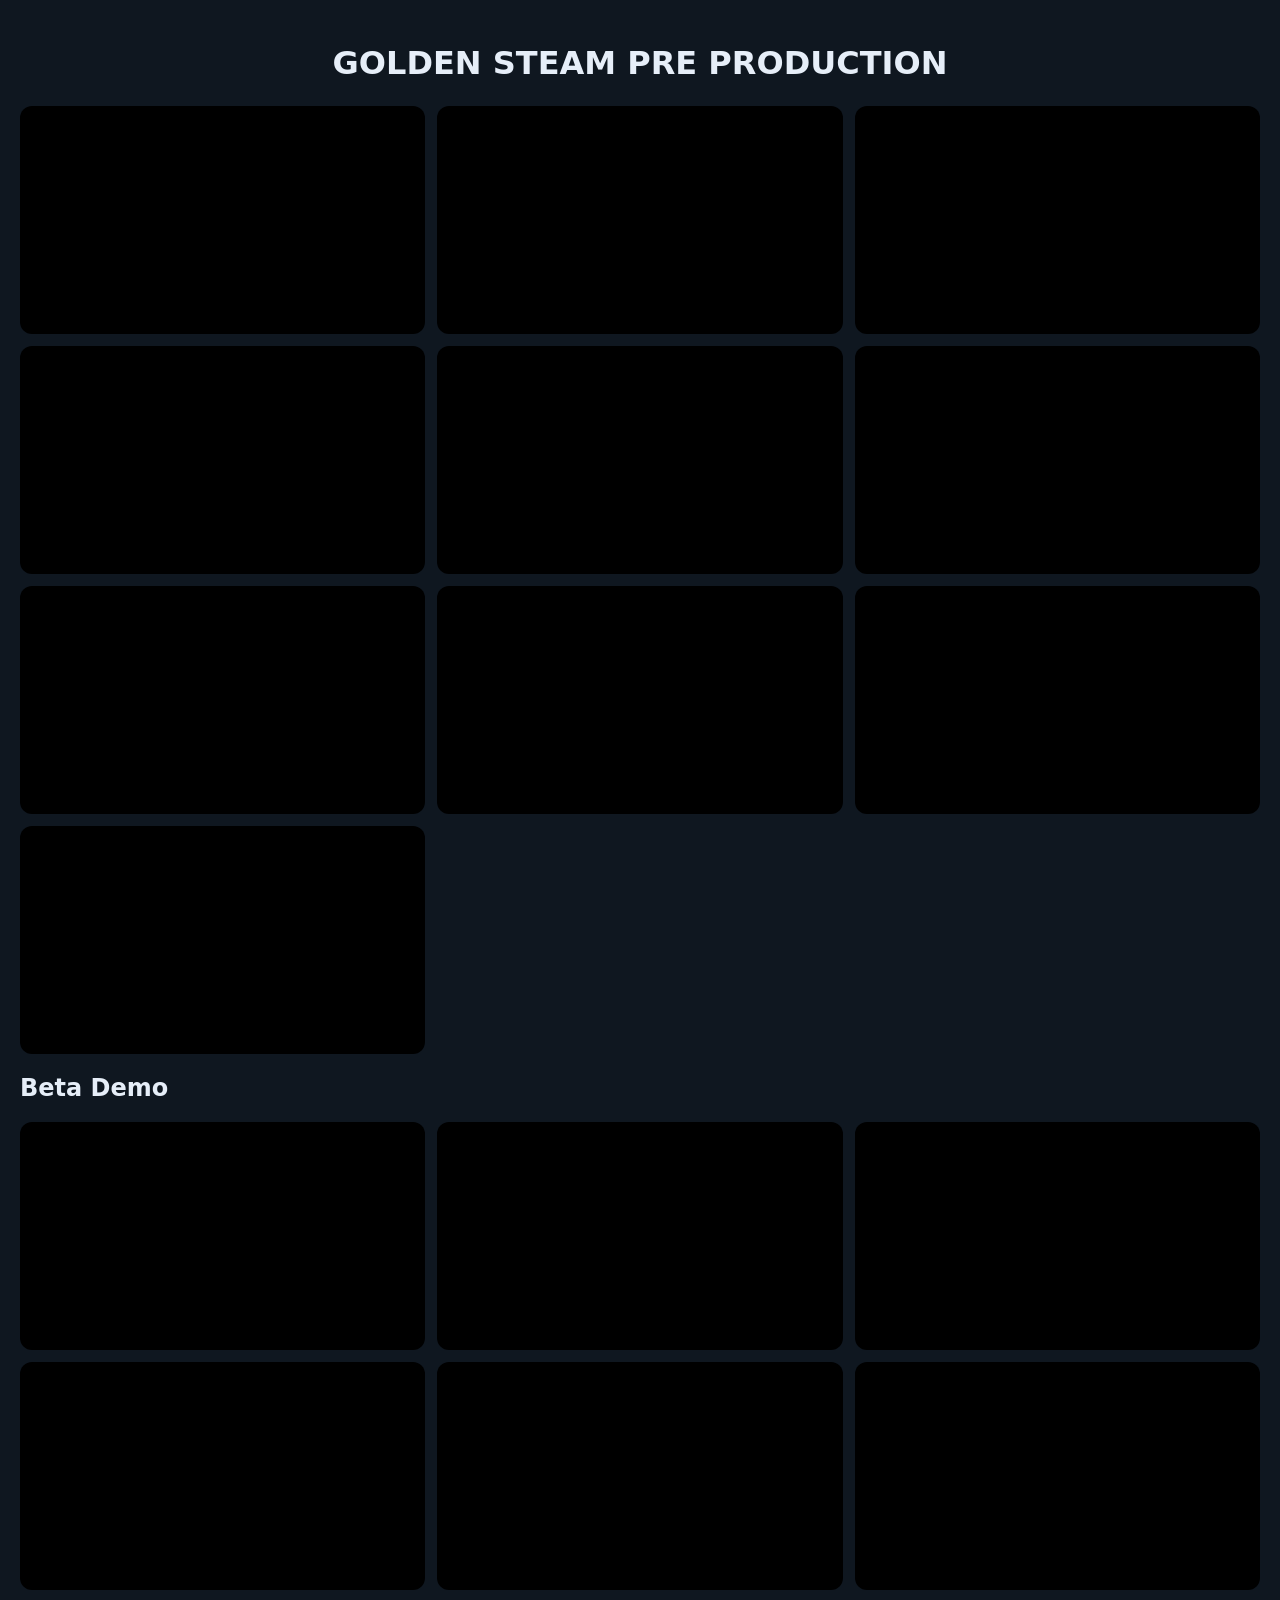
==== index.html @ 0bf28f0b "Add files via upload" ====
<!doctype html>
<html lang="fr">
<head>
  <meta charset="utf-8" />
  <meta name="viewport" content="width=device-width, initial-scale=1" />
  <title>Golden Steam-Alexandre Baranger</title>
  <style>
    body { font-family: system-ui, -apple-system, "Segoe UI", Roboto, Arial; margin: 0; padding: 20px; background: #0f1720; color: #e6eef8; }
    h1 { text-align: center; font-size: 2rem; margin: 24px 0; }
    .section { margin-bottom: 32px; }
    .grid { display: grid; gap: 12px; }
    .grid-3 { grid-template-columns: repeat(3, 1fr); }
    .video { aspect-ratio: 16/9; border-radius: 12px; overflow: hidden; background: #000; }
  </style>
</head>
<body>
  <h1>GOLDEN STEAM PRE PRODUCTION</h1>

  <div class="">
    <h2></h2>
    <div class="grid grid-3">
      <div class="video" id="player0"></div>
      <div class="video" id="player1"></div>
      <div class="video" id="player2"></div>
      <div class="video" id="player3"></div>
      <div class="video" id="player4"></div>
      <div class="video" id="player5"></div>
      <div class="video" id="player6"></div>
      <div class="video" id="player7"></div>
      <div class="video" id="player8"></div>
      <div class="video" id="player9"></div>
    </div>
  </div>

  <div class="section">
    <h2>Beta Demo</h2>
    <div class="grid grid-3">
      <div class="video" id="player10"></div>
      <div class="video" id="player11"></div>
      <div class="video" id="player12"></div>
      <div class="video" id="player13"></div>
      <div class="video" id="player14"></div>
      <div class="video" id="player15"></div>
    </div>
  </div>

  <script src="https://www.youtube.com/iframe_api"></script>
  <script>
    // Liste des vidéos
    const videoIds = [
      'a8ra54BaHAk',
      'pxMzZpX0zEI',     
      'JoA9mKnBx5I',
      'eZUKzjkDqd0',
      'YsLpSVQFaiQ',
  
      '43b0H3Jh3Qc',
      'UazFB8pix8Q',
      'DyA2z_ObVWo',
    't8uW4I7cOpg',
      'nDlrbm9AYIQ',

      'eH0plLO3NU8',
      '68c9BfxehOQ',
      'QaZWNXp288o',
      'YqpdU6f9W4s',
      'aw18wuZvx-4'

    ];

    // Vitesse de lecture pour chaque vidéo (modifiable)
    const speeds = [
     1, // vidéo 0
      1, // vidéo 1
     1, // vidéo 2
    1, // vidéo 3
     1, // vidéo 4
   1, // vidéo 5
     1, // vidéo 6
    1, // vidéo 7
     1, // vidéo 8
     2, // vidéo 9
     1, // vidéo 10
     1, // vidéo 11
     1, // vidéo 12
      1, // vidéo 13
     1, // vidéo 14
     1  // vidéo 15
    ];

    let players = [];

    function onYouTubeIframeAPIReady() {
      videoIds.forEach((id, i) => {
        players[i] = new YT.Player(`player${i}`, {
          videoId: id,
          playerVars: { autoplay: 1, controls: 0, rel: 0, modestbranding: 1, playsinline: 1 },
          events: {
            'onReady': (event) => {
              event.target.mute(); // éviter blocage autoplay
              event.target.setPlaybackRate(speeds[i] || 1);
              event.target.playVideo();
            },
            'onStateChange': (event) => {
              if (event.data === YT.PlayerState.ENDED) {
                event.target.seekTo(0);
                event.target.playVideo();
              }
            }
          }
        });
      });
    }
  </script>
</body>
</html>
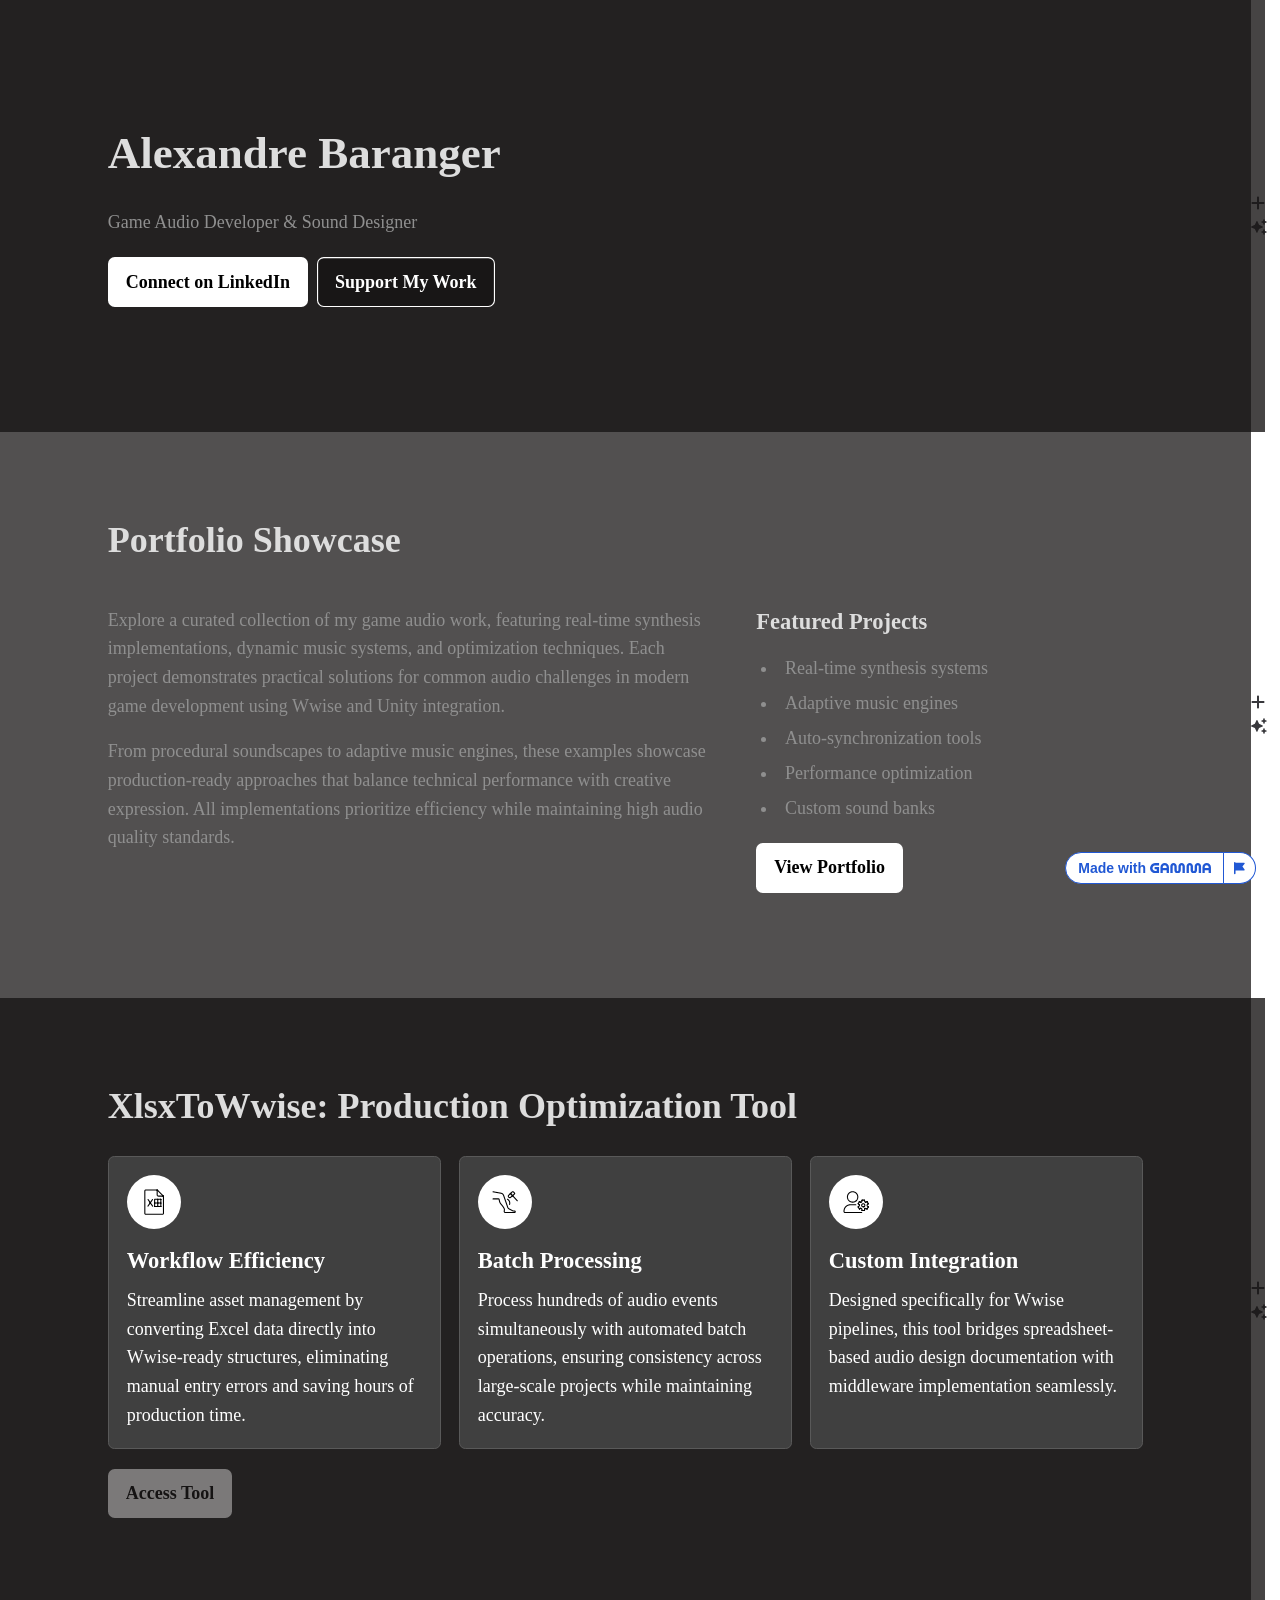
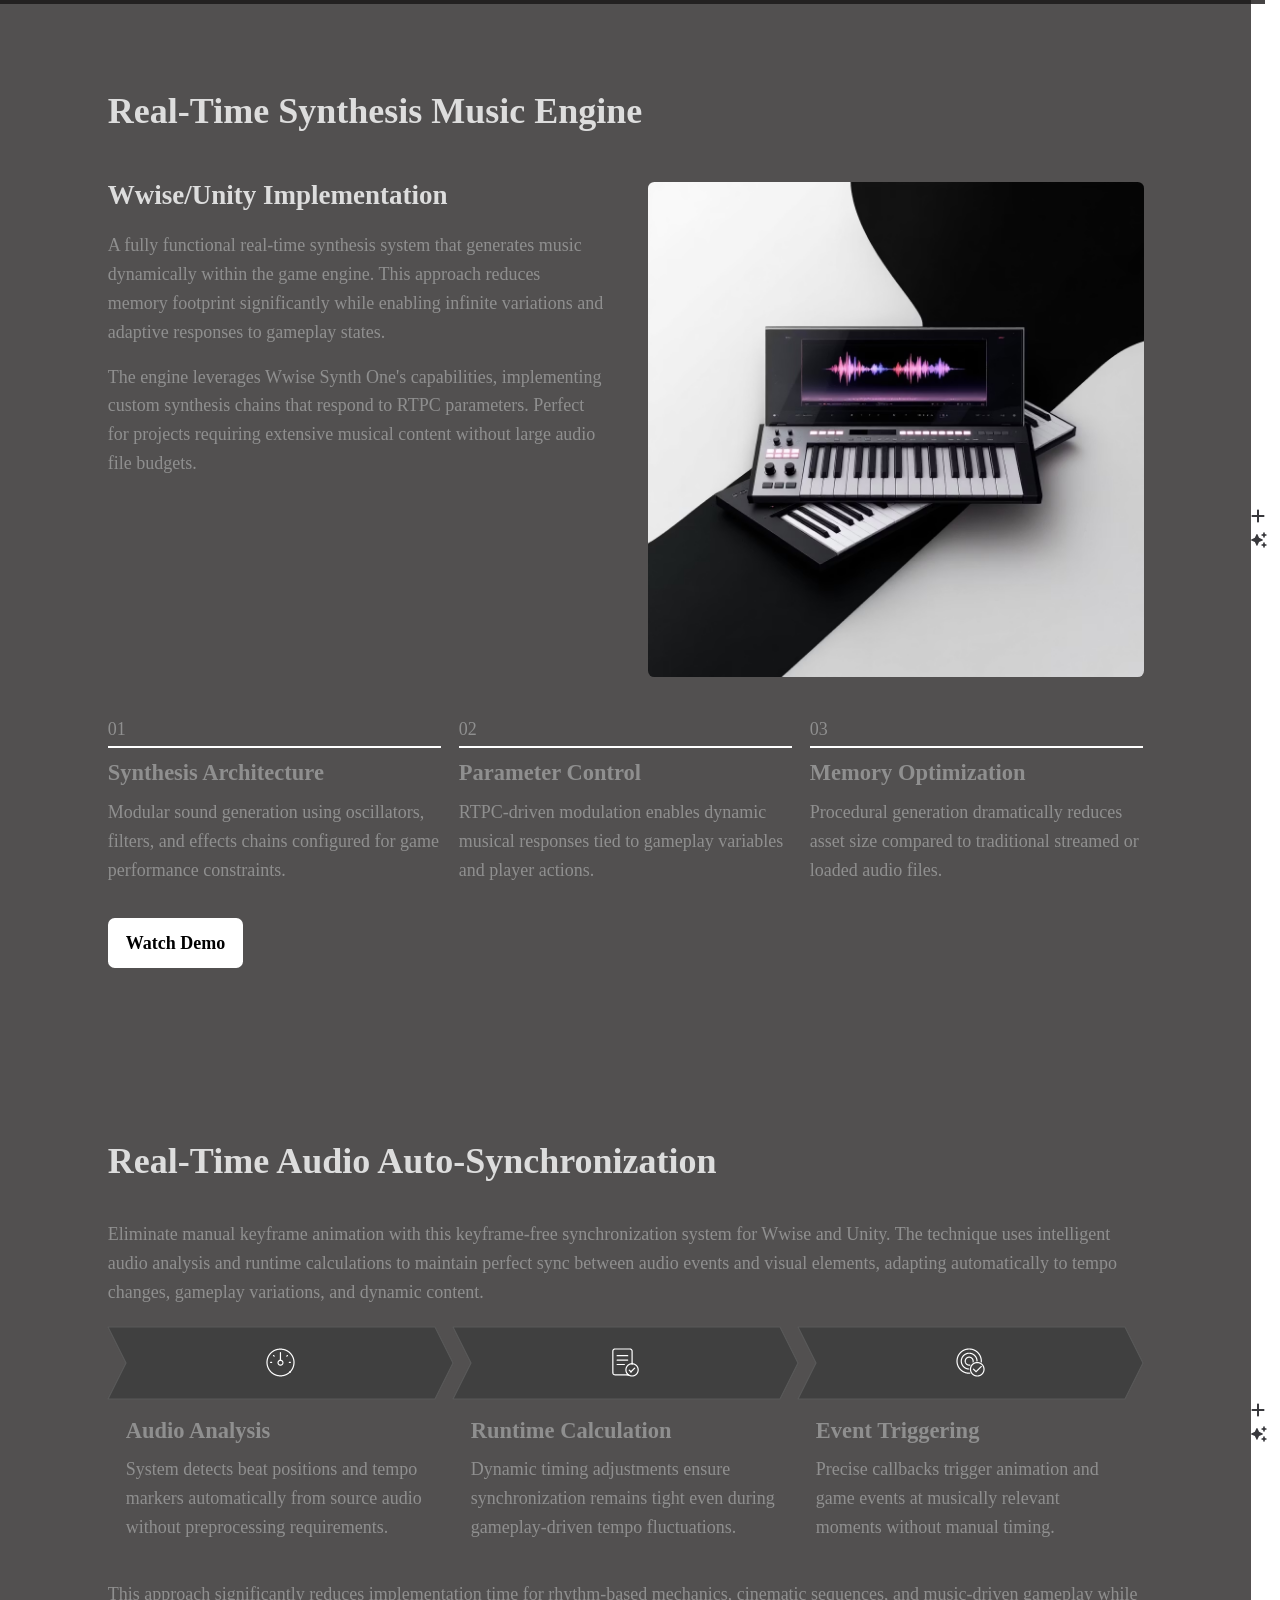
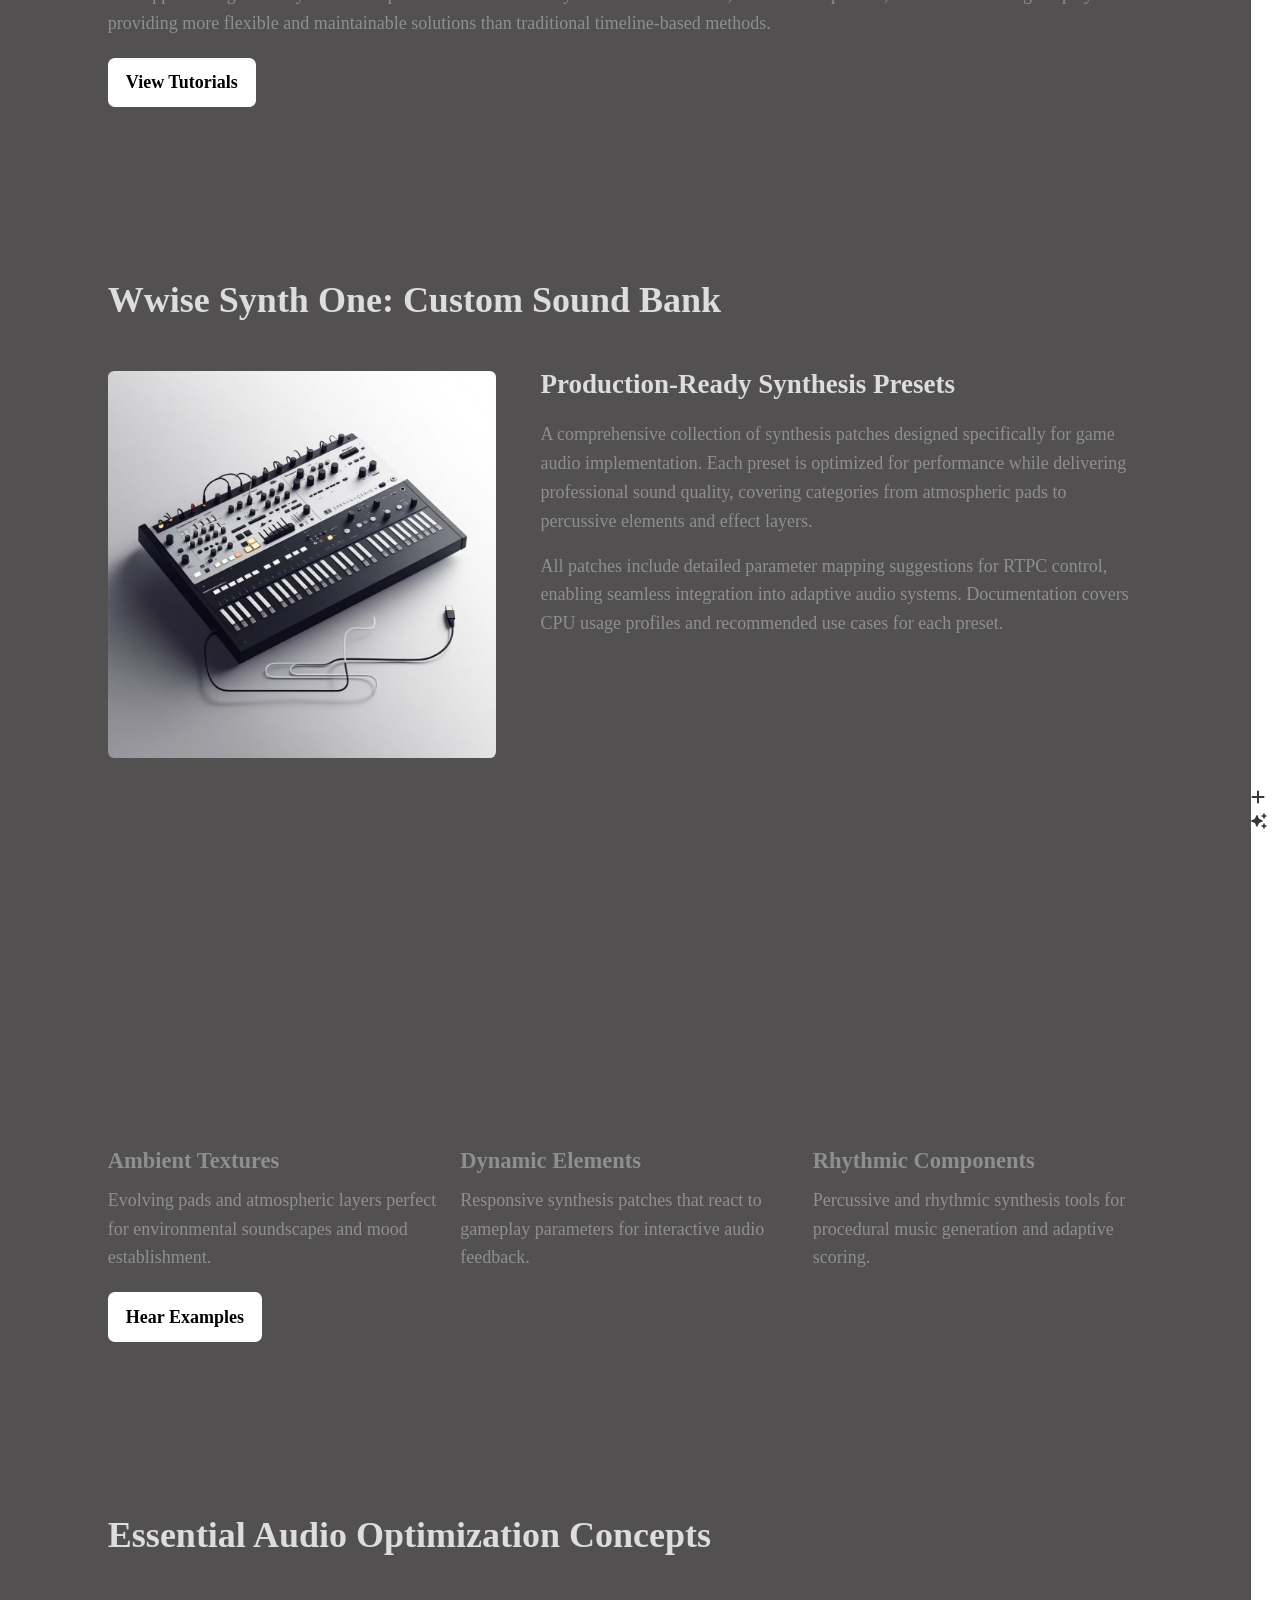
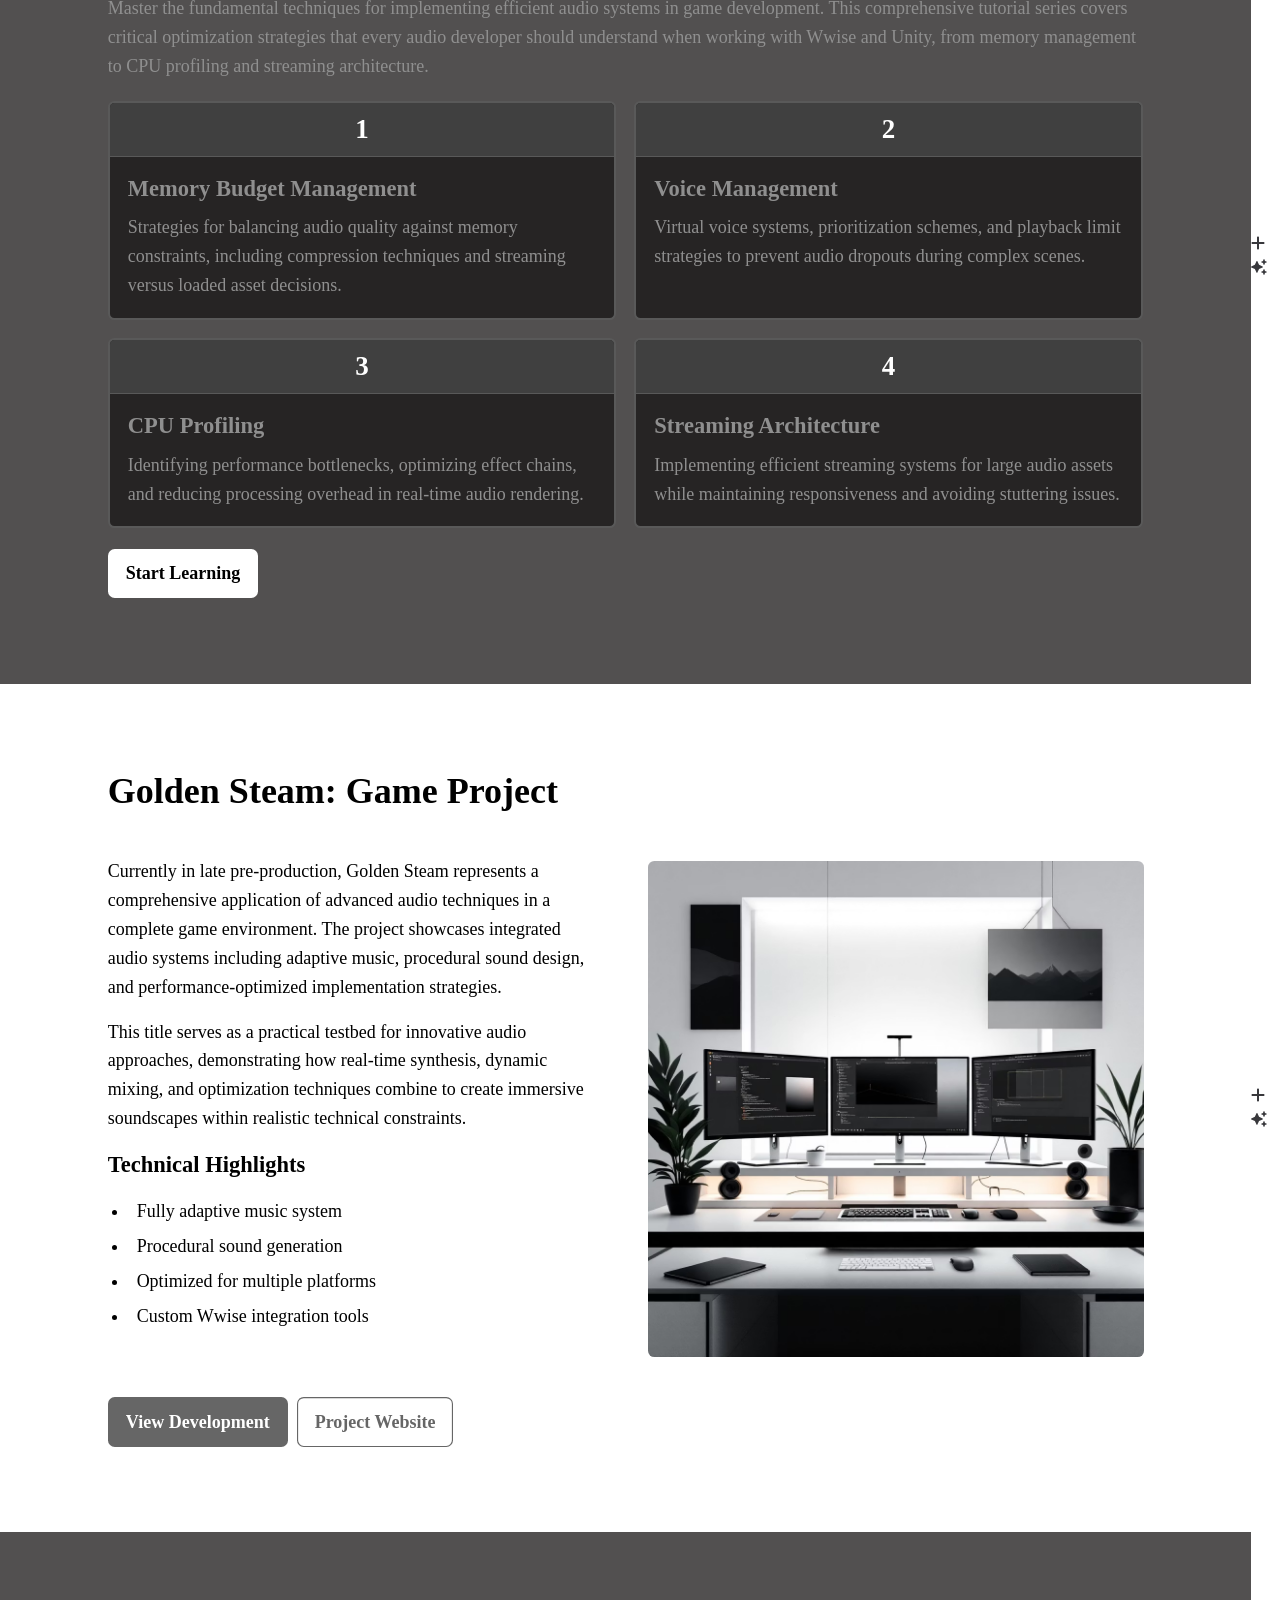
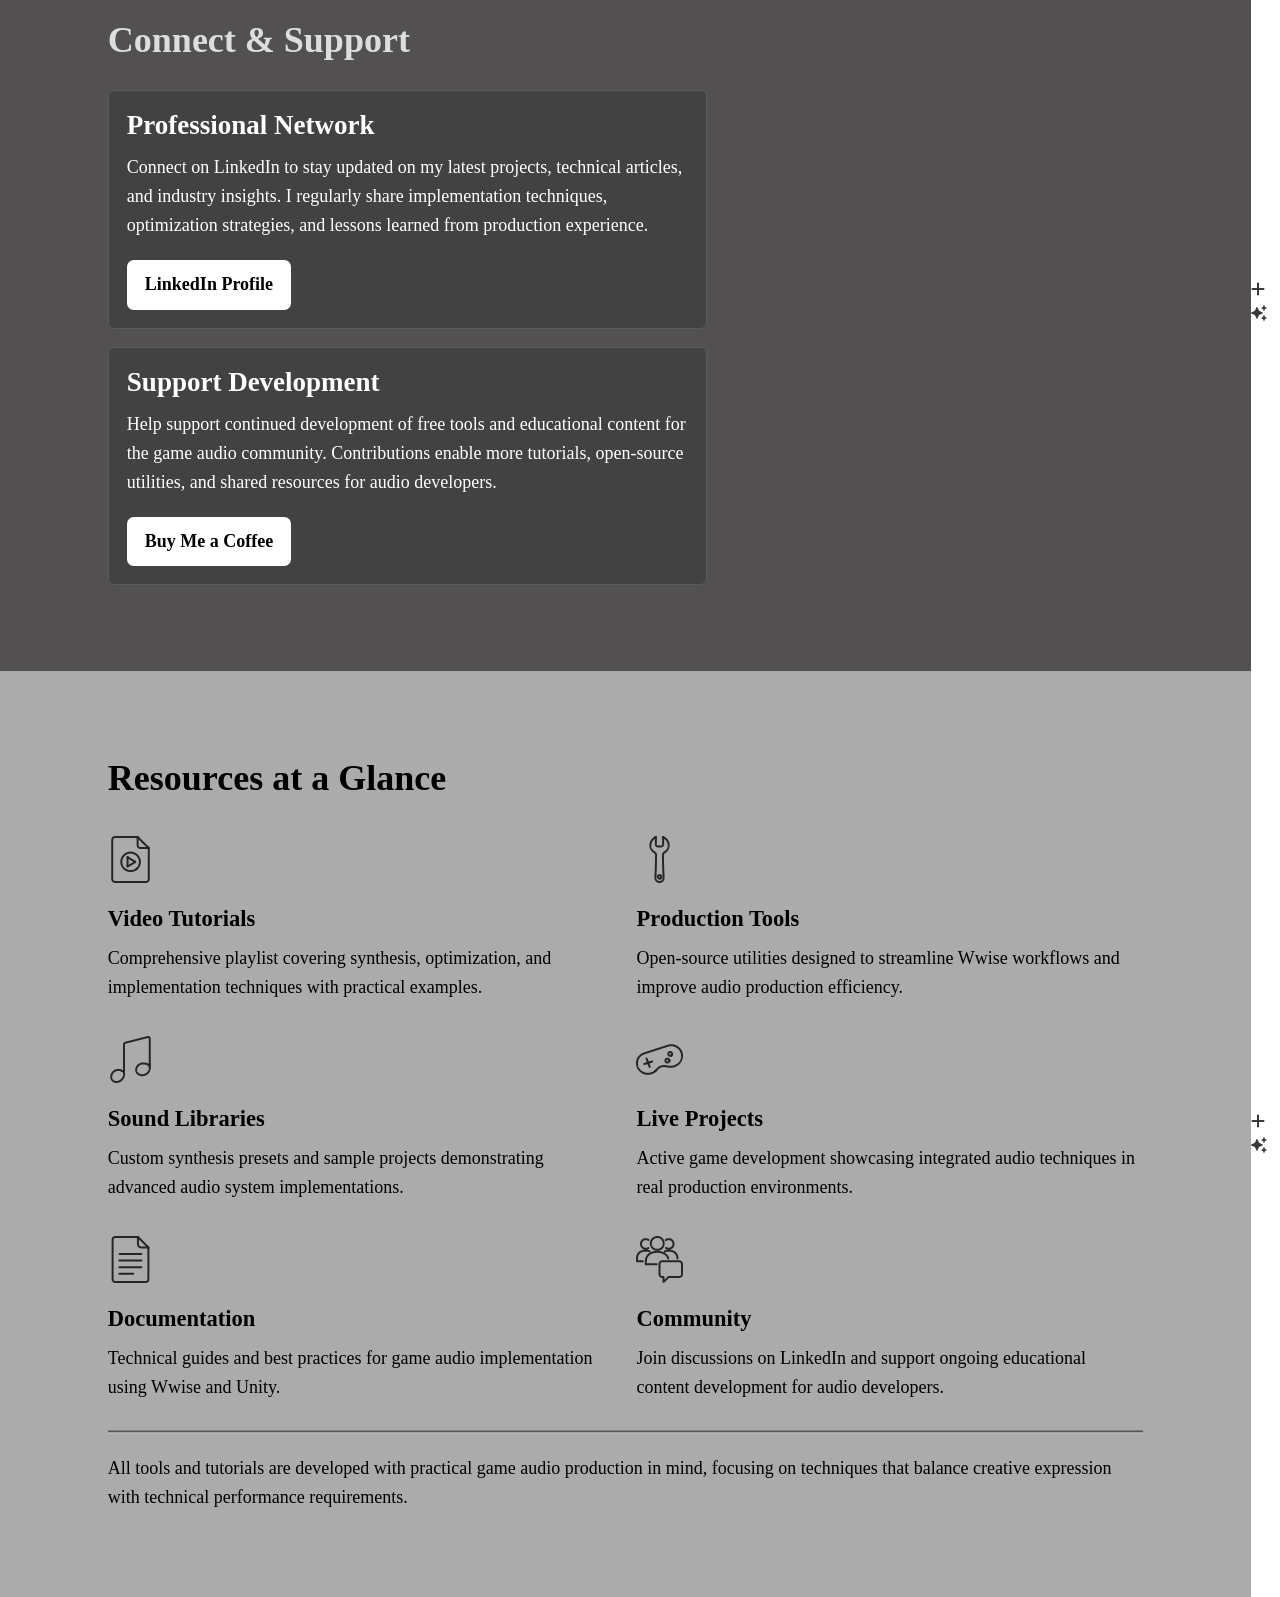
==== commit a2feecfc: "Add files via upload" ====
--- a/index.html
+++ b/index.html
@@ -1,116 +1,20 @@
-<!doctype html>
-<html lang="fr">
-<head>
-  <meta charset="utf-8" />
-  <meta name="viewport" content="width=device-width, initial-scale=1" />
-  <title>Golden Steam-Alexandre Baranger</title>
-  <style>
-    body { font-family: system-ui, -apple-system, "Segoe UI", Roboto, Arial; margin: 0; padding: 20px; background: #0f1720; color: #e6eef8; }
-    h1 { text-align: center; font-size: 2rem; margin: 24px 0; }
-    .section { margin-bottom: 32px; }
-    .grid { display: grid; gap: 12px; }
-    .grid-3 { grid-template-columns: repeat(3, 1fr); }
-    .video { aspect-ratio: 16/9; border-radius: 12px; overflow: hidden; background: #000; }
-  </style>
-</head>
-<body>
-  <h1>GOLDEN STEAM PRE PRODUCTION</h1>
-
-  <div class="">
-    <h2></h2>
-    <div class="grid grid-3">
-      <div class="video" id="player0"></div>
-      <div class="video" id="player1"></div>
-      <div class="video" id="player2"></div>
-      <div class="video" id="player3"></div>
-      <div class="video" id="player4"></div>
-      <div class="video" id="player5"></div>
-      <div class="video" id="player6"></div>
-      <div class="video" id="player7"></div>
-      <div class="video" id="player8"></div>
-      <div class="video" id="player9"></div>
-    </div>
-  </div>
-
-  <div class="section">
-    <h2>Beta Demo</h2>
-    <div class="grid grid-3">
-      <div class="video" id="player10"></div>
-      <div class="video" id="player11"></div>
-      <div class="video" id="player12"></div>
-      <div class="video" id="player13"></div>
-      <div class="video" id="player14"></div>
-      <div class="video" id="player15"></div>
-    </div>
-  </div>
-
-  <script src="https://www.youtube.com/iframe_api"></script>
-  <script>
-    // Liste des vidéos
-    const videoIds = [
-      'a8ra54BaHAk',
-      'pxMzZpX0zEI',     
-      'JoA9mKnBx5I',
-      'eZUKzjkDqd0',
-      'YsLpSVQFaiQ',
-  
-      '43b0H3Jh3Qc',
-      'UazFB8pix8Q',
-      'DyA2z_ObVWo',
-    't8uW4I7cOpg',
-      'nDlrbm9AYIQ',
-
-      'eH0plLO3NU8',
-      '68c9BfxehOQ',
-      'QaZWNXp288o',
-      'YqpdU6f9W4s',
-      'aw18wuZvx-4'
-
-    ];
-
-    // Vitesse de lecture pour chaque vidéo (modifiable)
-    const speeds = [
-     1, // vidéo 0
-      1, // vidéo 1
-     1, // vidéo 2
-    1, // vidéo 3
-     1, // vidéo 4
-   1, // vidéo 5
-     1, // vidéo 6
-    1, // vidéo 7
-     1, // vidéo 8
-     2, // vidéo 9
-     1, // vidéo 10
-     1, // vidéo 11
-     1, // vidéo 12
-      1, // vidéo 13
-     1, // vidéo 14
-     1  // vidéo 15
-    ];
-
-    let players = [];
-
-    function onYouTubeIframeAPIReady() {
-      videoIds.forEach((id, i) => {
-        players[i] = new YT.Player(`player${i}`, {
-          videoId: id,
-          playerVars: { autoplay: 1, controls: 0, rel: 0, modestbranding: 1, playsinline: 1 },
-          events: {
-            'onReady': (event) => {
-              event.target.mute(); // éviter blocage autoplay
-              event.target.setPlaybackRate(speeds[i] || 1);
-              event.target.playVideo();
-            },
-            'onStateChange': (event) => {
-              if (event.data === YT.PlayerState.ENDED) {
-                event.target.seekTo(0);
-                event.target.playVideo();
-              }
-            }
-          }
-        });
-      });
-    }
-  </script>
-</body>
-</html>
+<!doctype html>
+<html lang="fr">
+<head>
+  <meta charset="utf-8">
+  <meta http-equiv="X-UA-Compatible" content="IE=edge">
+  <meta name="viewport" content="width=device-width,initial-scale=1">
+  <meta http-equiv="refresh" content="0; url=Alexandre Baranger.html">
+  <title>Redirection...</title>
+  <script>
+    // Redirection JavaScript (fallback)
+    window.location.replace('Alexandre Baranger.html');
+  </script>
+</head>
+<body>
+  <p style="text-align:center;margin-top:20%;font-family:system-ui;">
+    Redirection en cours...<br>
+    <a href="Alexandre Baranger.html">Cliquez ici si la redirection ne fonctionne pas.</a>
+  </p>
+</body>
+</html>
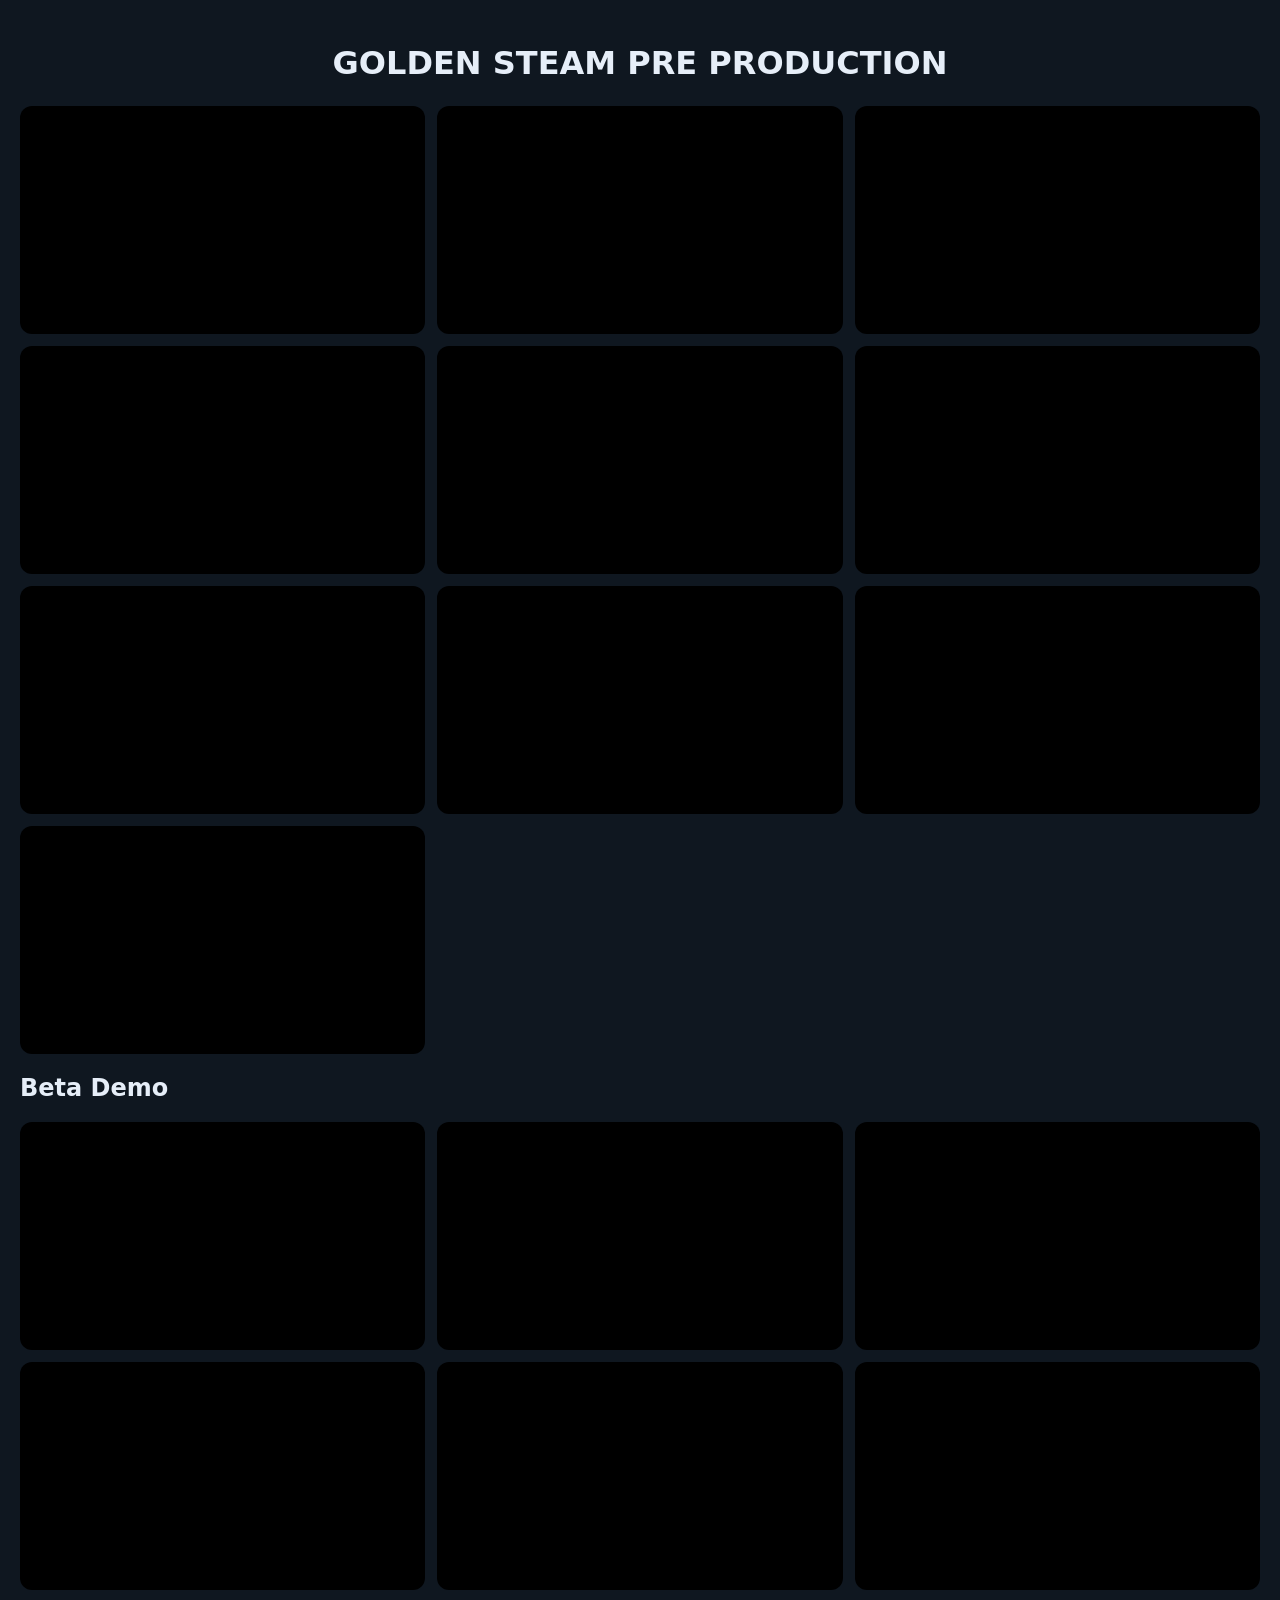
==== commit 292fb0a6: "Add files via upload" ====
--- a/index.html
+++ b/index.html
@@ -1,20 +1,116 @@
-<!doctype html>
-<html lang="fr">
-<head>
-  <meta charset="utf-8">
-  <meta http-equiv="X-UA-Compatible" content="IE=edge">
-  <meta name="viewport" content="width=device-width,initial-scale=1">
-  <meta http-equiv="refresh" content="0; url=Alexandre Baranger.html">
-  <title>Redirection...</title>
-  <script>
-    // Redirection JavaScript (fallback)
-    window.location.replace('Alexandre Baranger.html');
-  </script>
-</head>
-<body>
-  <p style="text-align:center;margin-top:20%;font-family:system-ui;">
-    Redirection en cours...<br>
-    <a href="Alexandre Baranger.html">Cliquez ici si la redirection ne fonctionne pas.</a>
-  </p>
-</body>
-</html>+<!doctype html>
+<html lang="fr">
+<head>
+  <meta charset="utf-8" />
+  <meta name="viewport" content="width=device-width, initial-scale=1" />
+  <title>Golden Steam-Alexandre Baranger</title>
+  <style>
+    body { font-family: system-ui, -apple-system, "Segoe UI", Roboto, Arial; margin: 0; padding: 20px; background: #0f1720; color: #e6eef8; }
+    h1 { text-align: center; font-size: 2rem; margin: 24px 0; }
+    .section { margin-bottom: 32px; }
+    .grid { display: grid; gap: 12px; }
+    .grid-3 { grid-template-columns: repeat(3, 1fr); }
+    .video { aspect-ratio: 16/9; border-radius: 12px; overflow: hidden; background: #000; }
+  </style>
+</head>
+<body>
+  <h1>GOLDEN STEAM PRE PRODUCTION</h1>
+
+  <div class="">
+    <h2></h2>
+    <div class="grid grid-3">
+      <div class="video" id="player0"></div>
+      <div class="video" id="player1"></div>
+      <div class="video" id="player2"></div>
+      <div class="video" id="player3"></div>
+      <div class="video" id="player4"></div>
+      <div class="video" id="player5"></div>
+      <div class="video" id="player6"></div>
+      <div class="video" id="player7"></div>
+      <div class="video" id="player8"></div>
+      <div class="video" id="player9"></div>
+    </div>
+  </div>
+
+  <div class="section">
+    <h2>Beta Demo</h2>
+    <div class="grid grid-3">
+      <div class="video" id="player10"></div>
+      <div class="video" id="player11"></div>
+      <div class="video" id="player12"></div>
+      <div class="video" id="player13"></div>
+      <div class="video" id="player14"></div>
+      <div class="video" id="player15"></div>
+    </div>
+  </div>
+
+  <script src="https://www.youtube.com/iframe_api"></script>
+  <script>
+    // Liste des vidéos
+    const videoIds = [
+      'a8ra54BaHAk',
+      'pxMzZpX0zEI',     
+      'JoA9mKnBx5I',
+      'eZUKzjkDqd0',
+      'YsLpSVQFaiQ',
+  
+      '43b0H3Jh3Qc',
+      'UazFB8pix8Q',
+      'DyA2z_ObVWo',
+    't8uW4I7cOpg',
+      'nDlrbm9AYIQ',
+
+      'eH0plLO3NU8',
+      '68c9BfxehOQ',
+      'QaZWNXp288o',
+      'YqpdU6f9W4s',
+      'aw18wuZvx-4'
+
+    ];
+
+    // Vitesse de lecture pour chaque vidéo (modifiable)
+    const speeds = [
+     1, // vidéo 0
+      1, // vidéo 1
+     1, // vidéo 2
+    1, // vidéo 3
+     1, // vidéo 4
+   1, // vidéo 5
+     1, // vidéo 6
+    1, // vidéo 7
+     1, // vidéo 8
+     1.75, // vidéo 9
+     1, // vidéo 10
+     1, // vidéo 11
+     1, // vidéo 12
+      1, // vidéo 13
+     1, // vidéo 14
+     1  // vidéo 15
+    ];
+
+    let players = [];
+
+    function onYouTubeIframeAPIReady() {
+      videoIds.forEach((id, i) => {
+        players[i] = new YT.Player(`player${i}`, {
+          videoId: id,
+          playerVars: { autoplay: 1, controls: 0, rel: 0, modestbranding: 1, playsinline: 1 },
+          events: {
+            'onReady': (event) => {
+              event.target.mute(); // éviter blocage autoplay
+              event.target.setPlaybackRate(speeds[i] || 1);
+              event.target.playVideo();
+            },
+            'onStateChange': (event) => {
+              if (event.data === YT.PlayerState.ENDED) {
+                event.target.seekTo(0);
+                event.target.playVideo();
+              }
+            }
+          }
+        });
+      });
+    }
+  </script>
+</body>
+</html>
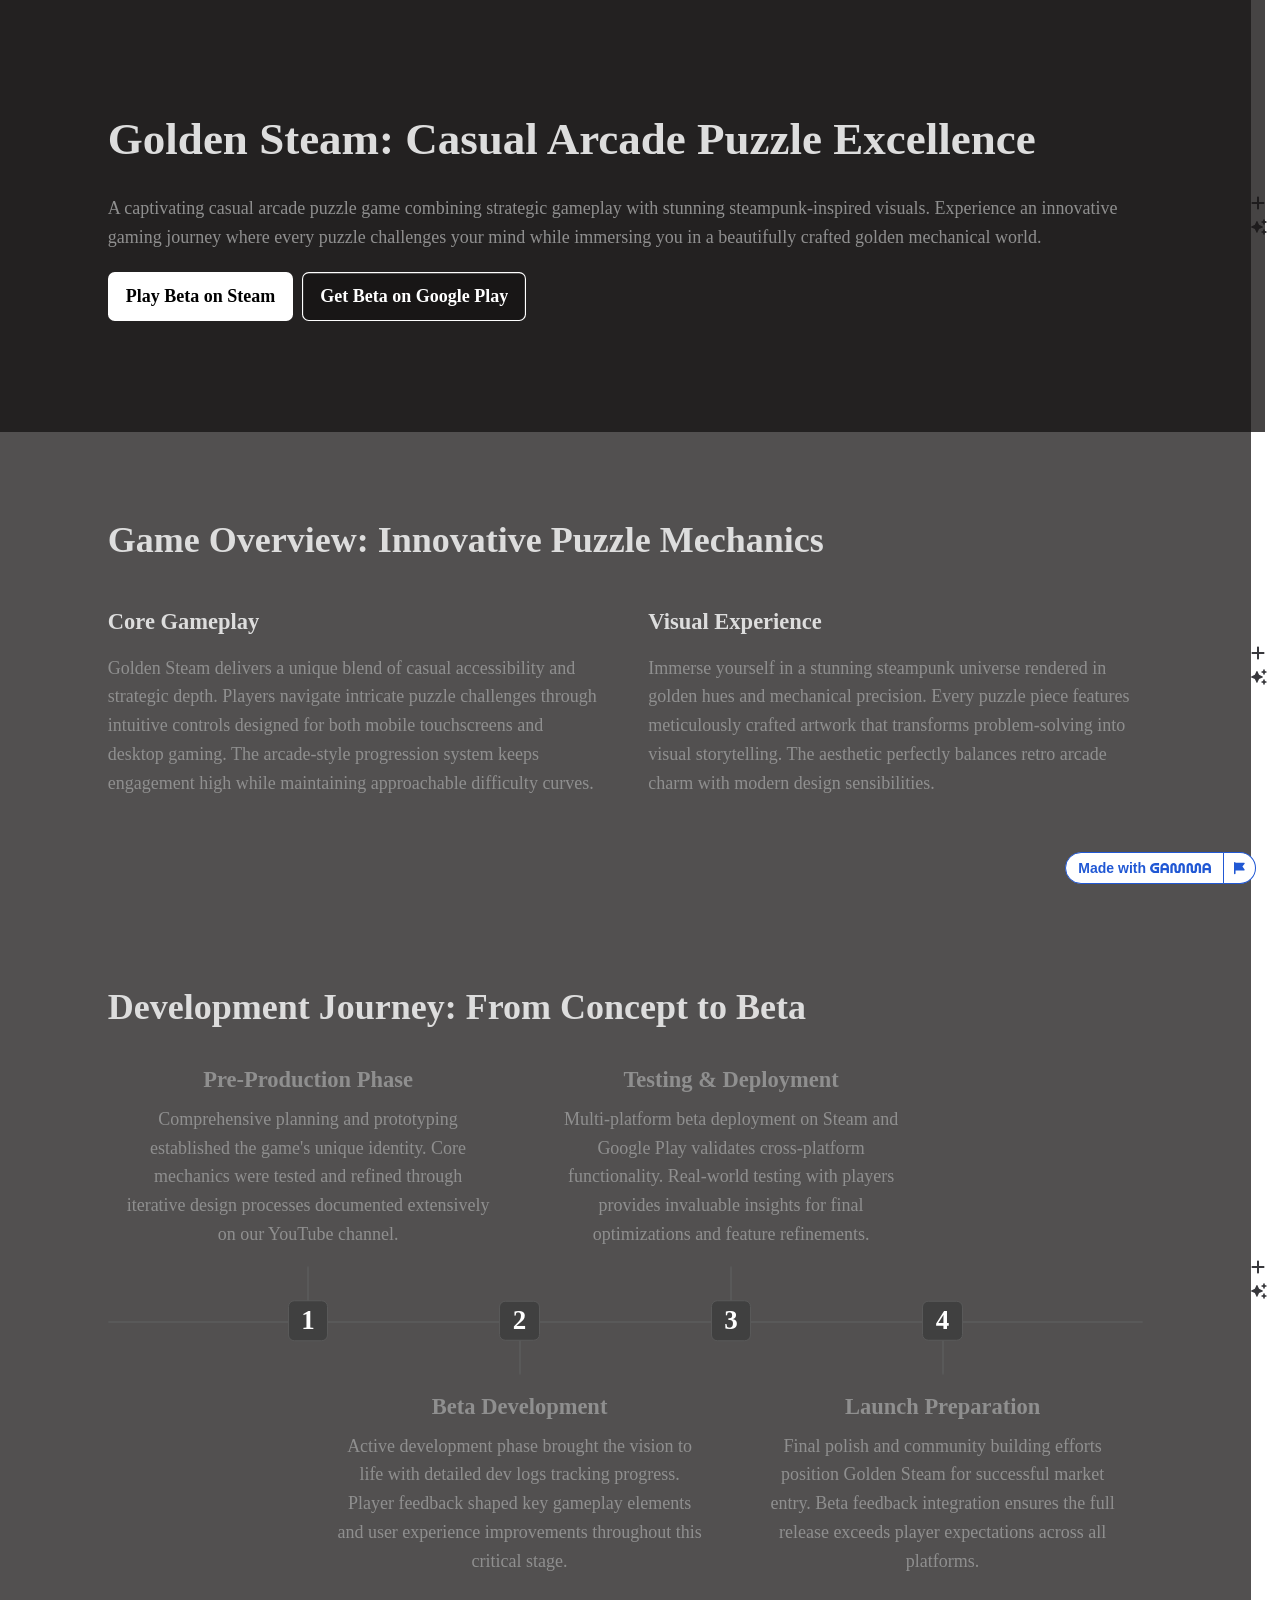
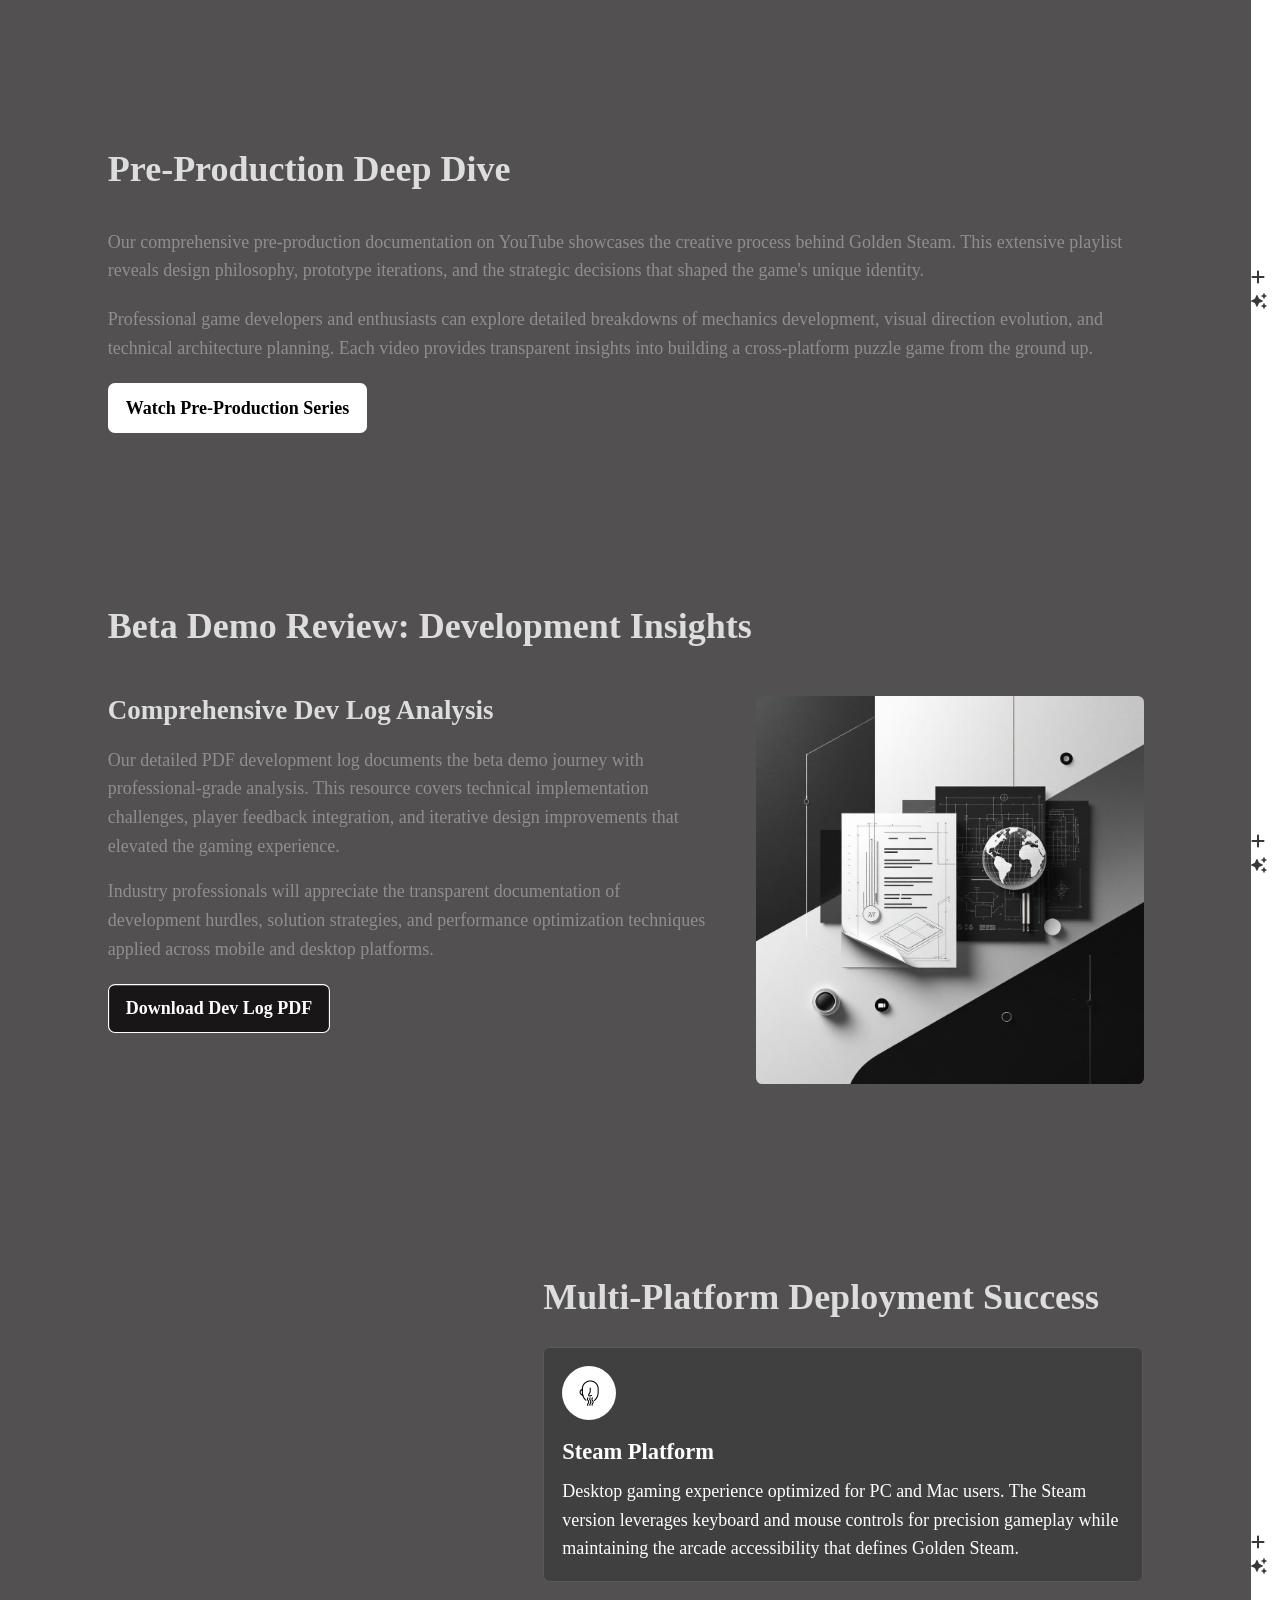
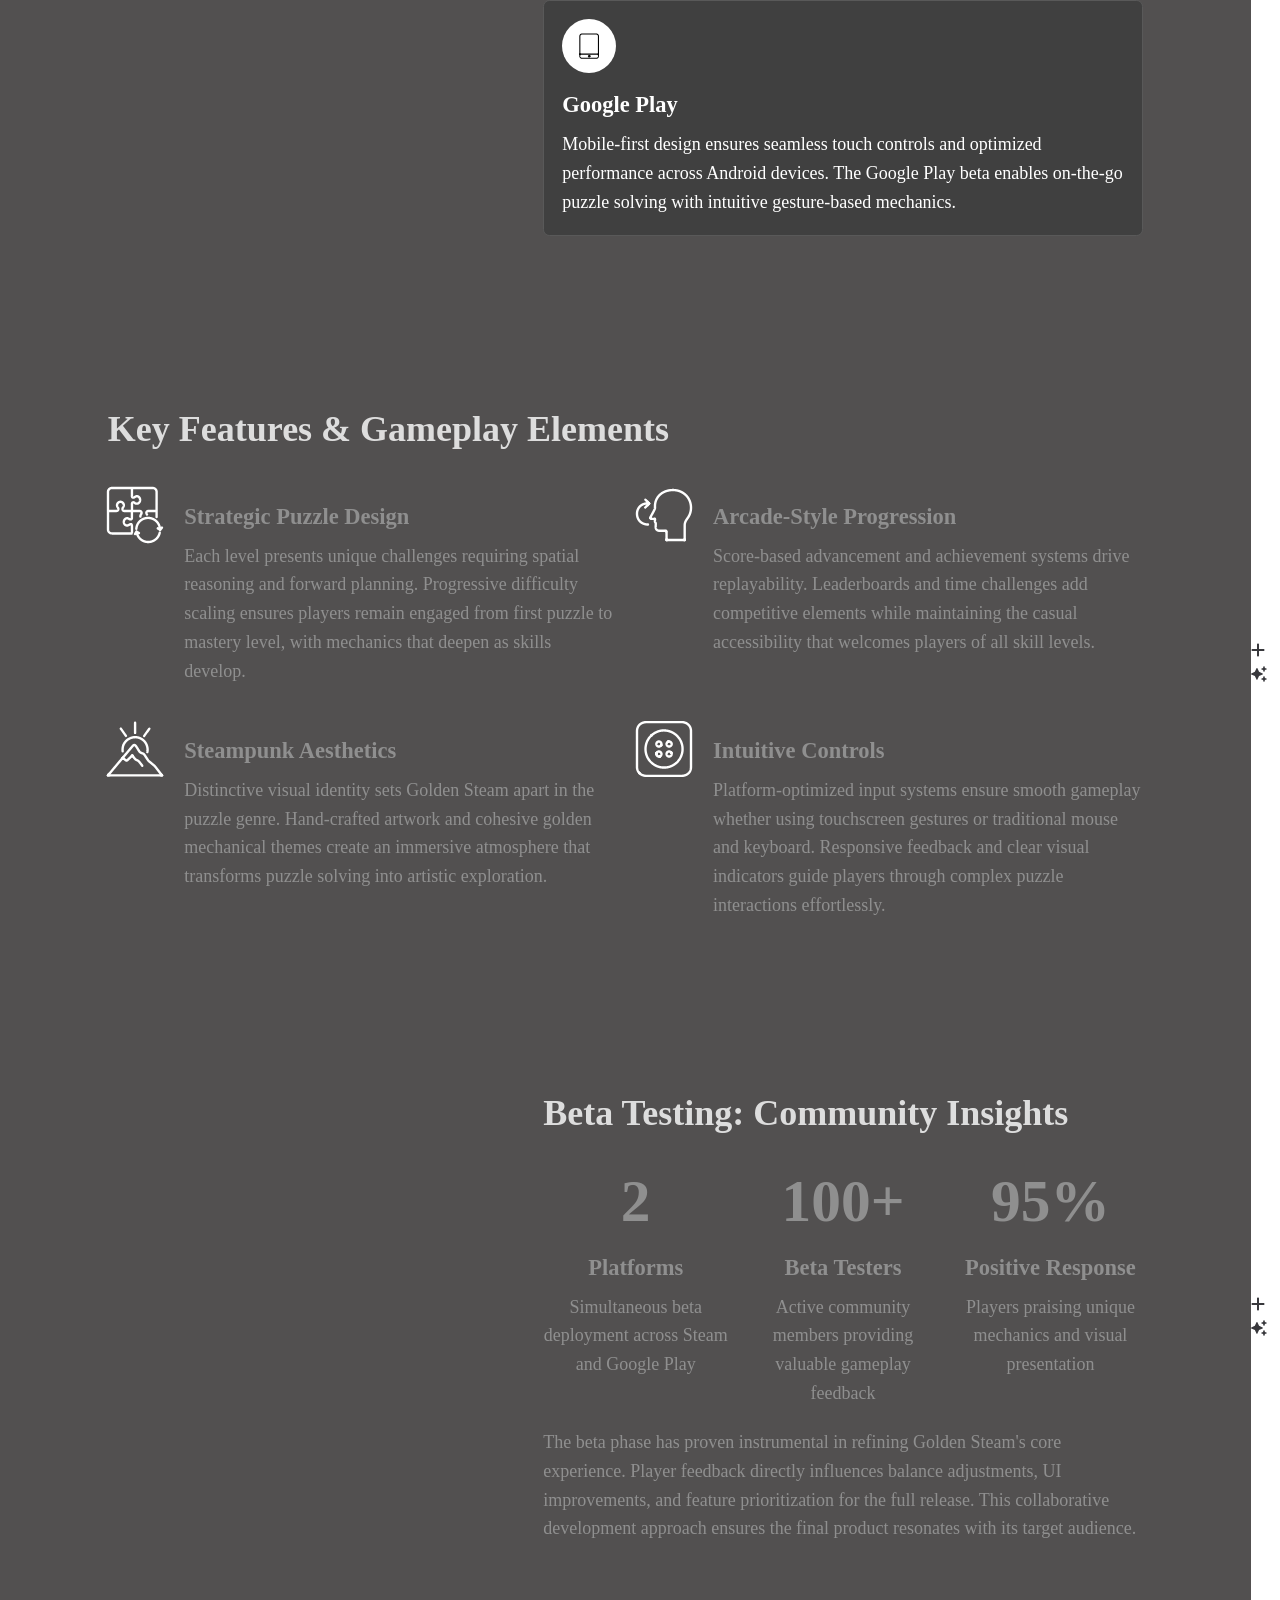
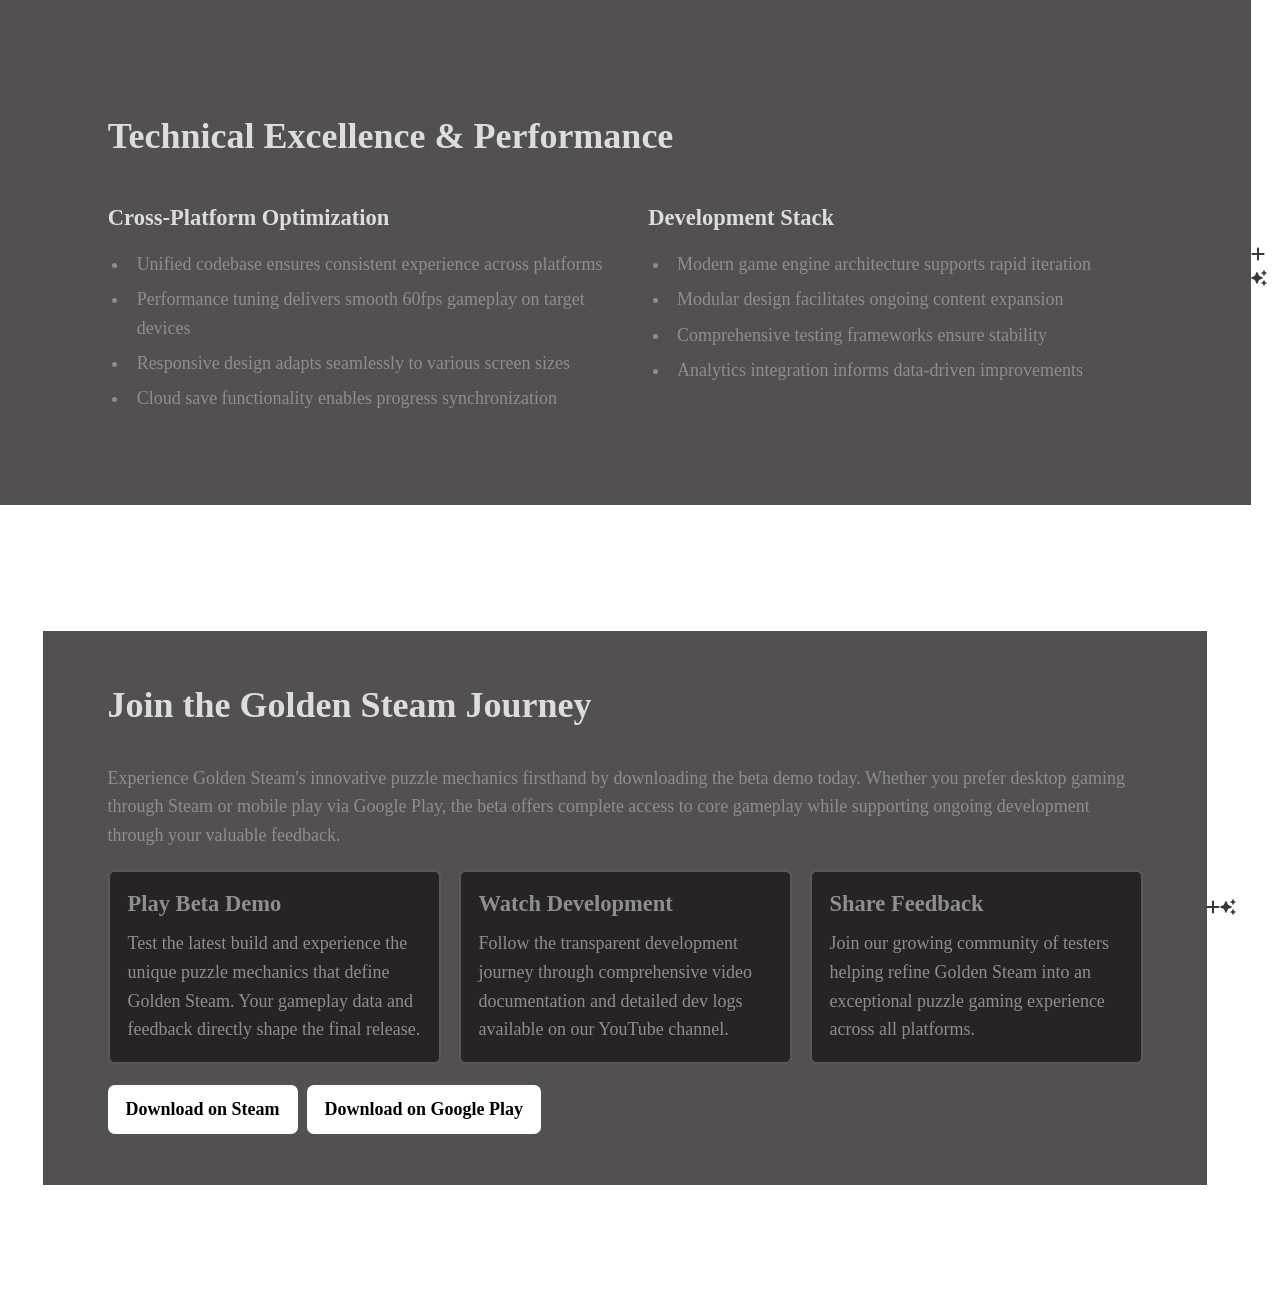
==== commit 0ad77c1f: "Add files via upload" ====
--- a/index.html
+++ b/index.html
@@ -1,116 +1,20 @@
-<!doctype html>
-<html lang="fr">
-<head>
-  <meta charset="utf-8" />
-  <meta name="viewport" content="width=device-width, initial-scale=1" />
-  <title>Golden Steam-Alexandre Baranger</title>
-  <style>
-    body { font-family: system-ui, -apple-system, "Segoe UI", Roboto, Arial; margin: 0; padding: 20px; background: #0f1720; color: #e6eef8; }
-    h1 { text-align: center; font-size: 2rem; margin: 24px 0; }
-    .section { margin-bottom: 32px; }
-    .grid { display: grid; gap: 12px; }
-    .grid-3 { grid-template-columns: repeat(3, 1fr); }
-    .video { aspect-ratio: 16/9; border-radius: 12px; overflow: hidden; background: #000; }
-  </style>
-</head>
-<body>
-  <h1>GOLDEN STEAM PRE PRODUCTION</h1>
-
-  <div class="">
-    <h2></h2>
-    <div class="grid grid-3">
-      <div class="video" id="player0"></div>
-      <div class="video" id="player1"></div>
-      <div class="video" id="player2"></div>
-      <div class="video" id="player3"></div>
-      <div class="video" id="player4"></div>
-      <div class="video" id="player5"></div>
-      <div class="video" id="player6"></div>
-      <div class="video" id="player7"></div>
-      <div class="video" id="player8"></div>
-      <div class="video" id="player9"></div>
-    </div>
-  </div>
-
-  <div class="section">
-    <h2>Beta Demo</h2>
-    <div class="grid grid-3">
-      <div class="video" id="player10"></div>
-      <div class="video" id="player11"></div>
-      <div class="video" id="player12"></div>
-      <div class="video" id="player13"></div>
-      <div class="video" id="player14"></div>
-      <div class="video" id="player15"></div>
-    </div>
-  </div>
-
-  <script src="https://www.youtube.com/iframe_api"></script>
-  <script>
-    // Liste des vidéos
-    const videoIds = [
-      'a8ra54BaHAk',
-      'pxMzZpX0zEI',     
-      'JoA9mKnBx5I',
-      'eZUKzjkDqd0',
-      'YsLpSVQFaiQ',
-  
-      '43b0H3Jh3Qc',
-      'UazFB8pix8Q',
-      'DyA2z_ObVWo',
-    't8uW4I7cOpg',
-      'nDlrbm9AYIQ',
-
-      'eH0plLO3NU8',
-      '68c9BfxehOQ',
-      'QaZWNXp288o',
-      'YqpdU6f9W4s',
-      'aw18wuZvx-4'
-
-    ];
-
-    // Vitesse de lecture pour chaque vidéo (modifiable)
-    const speeds = [
-     1, // vidéo 0
-      1, // vidéo 1
-     1, // vidéo 2
-    1, // vidéo 3
-     1, // vidéo 4
-   1, // vidéo 5
-     1, // vidéo 6
-    1, // vidéo 7
-     1, // vidéo 8
-     1.75, // vidéo 9
-     1, // vidéo 10
-     1, // vidéo 11
-     1, // vidéo 12
-      1, // vidéo 13
-     1, // vidéo 14
-     1  // vidéo 15
-    ];
-
-    let players = [];
-
-    function onYouTubeIframeAPIReady() {
-      videoIds.forEach((id, i) => {
-        players[i] = new YT.Player(`player${i}`, {
-          videoId: id,
-          playerVars: { autoplay: 1, controls: 0, rel: 0, modestbranding: 1, playsinline: 1 },
-          events: {
-            'onReady': (event) => {
-              event.target.mute(); // éviter blocage autoplay
-              event.target.setPlaybackRate(speeds[i] || 1);
-              event.target.playVideo();
-            },
-            'onStateChange': (event) => {
-              if (event.data === YT.PlayerState.ENDED) {
-                event.target.seekTo(0);
-                event.target.playVideo();
-              }
-            }
-          }
-        });
-      });
-    }
-  </script>
-</body>
-</html>
+<!doctype html>
+<html lang="fr">
+<head>
+  <meta charset="utf-8">
+  <meta http-equiv="X-UA-Compatible" content="IE=edge">
+  <meta name="viewport" content="width=device-width,initial-scale=1">
+  <meta http-equiv="refresh" content="0; url=Golden Steam_ Casual Arcade Puzzle Excellence.html">
+  <title>Redirection...</title>
+  <script>
+    // Redirection JavaScript (fallback)
+    window.location.replace('Golden Steam_ Casual Arcade Puzzle Excellence.html');
+  </script>
+</head>
+<body>
+  <p style="text-align:center;margin-top:20%;font-family:system-ui;">
+    Redirection en cours...<br>
+    <a href="Alexandre Baranger.html">Cliquez ici si la redirection ne fonctionne pas.</a>
+  </p>
+</body>
+</html>
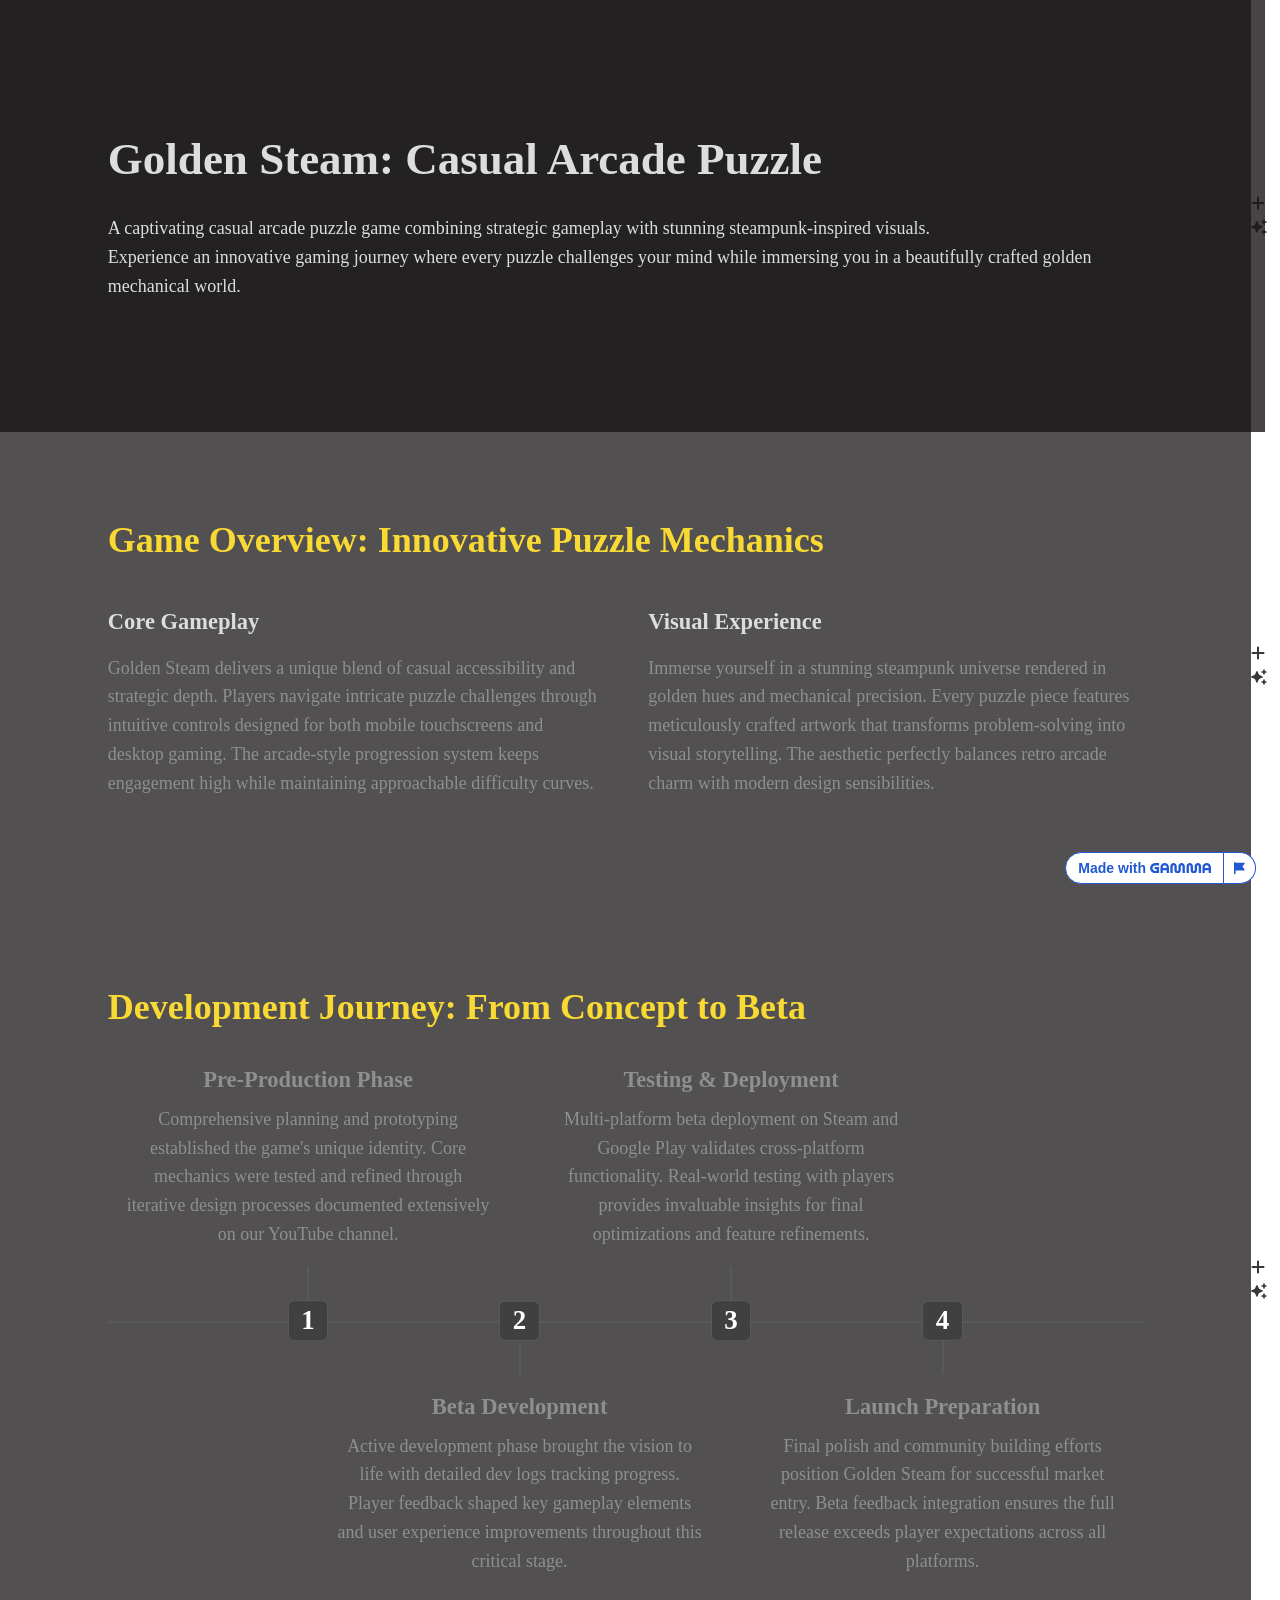
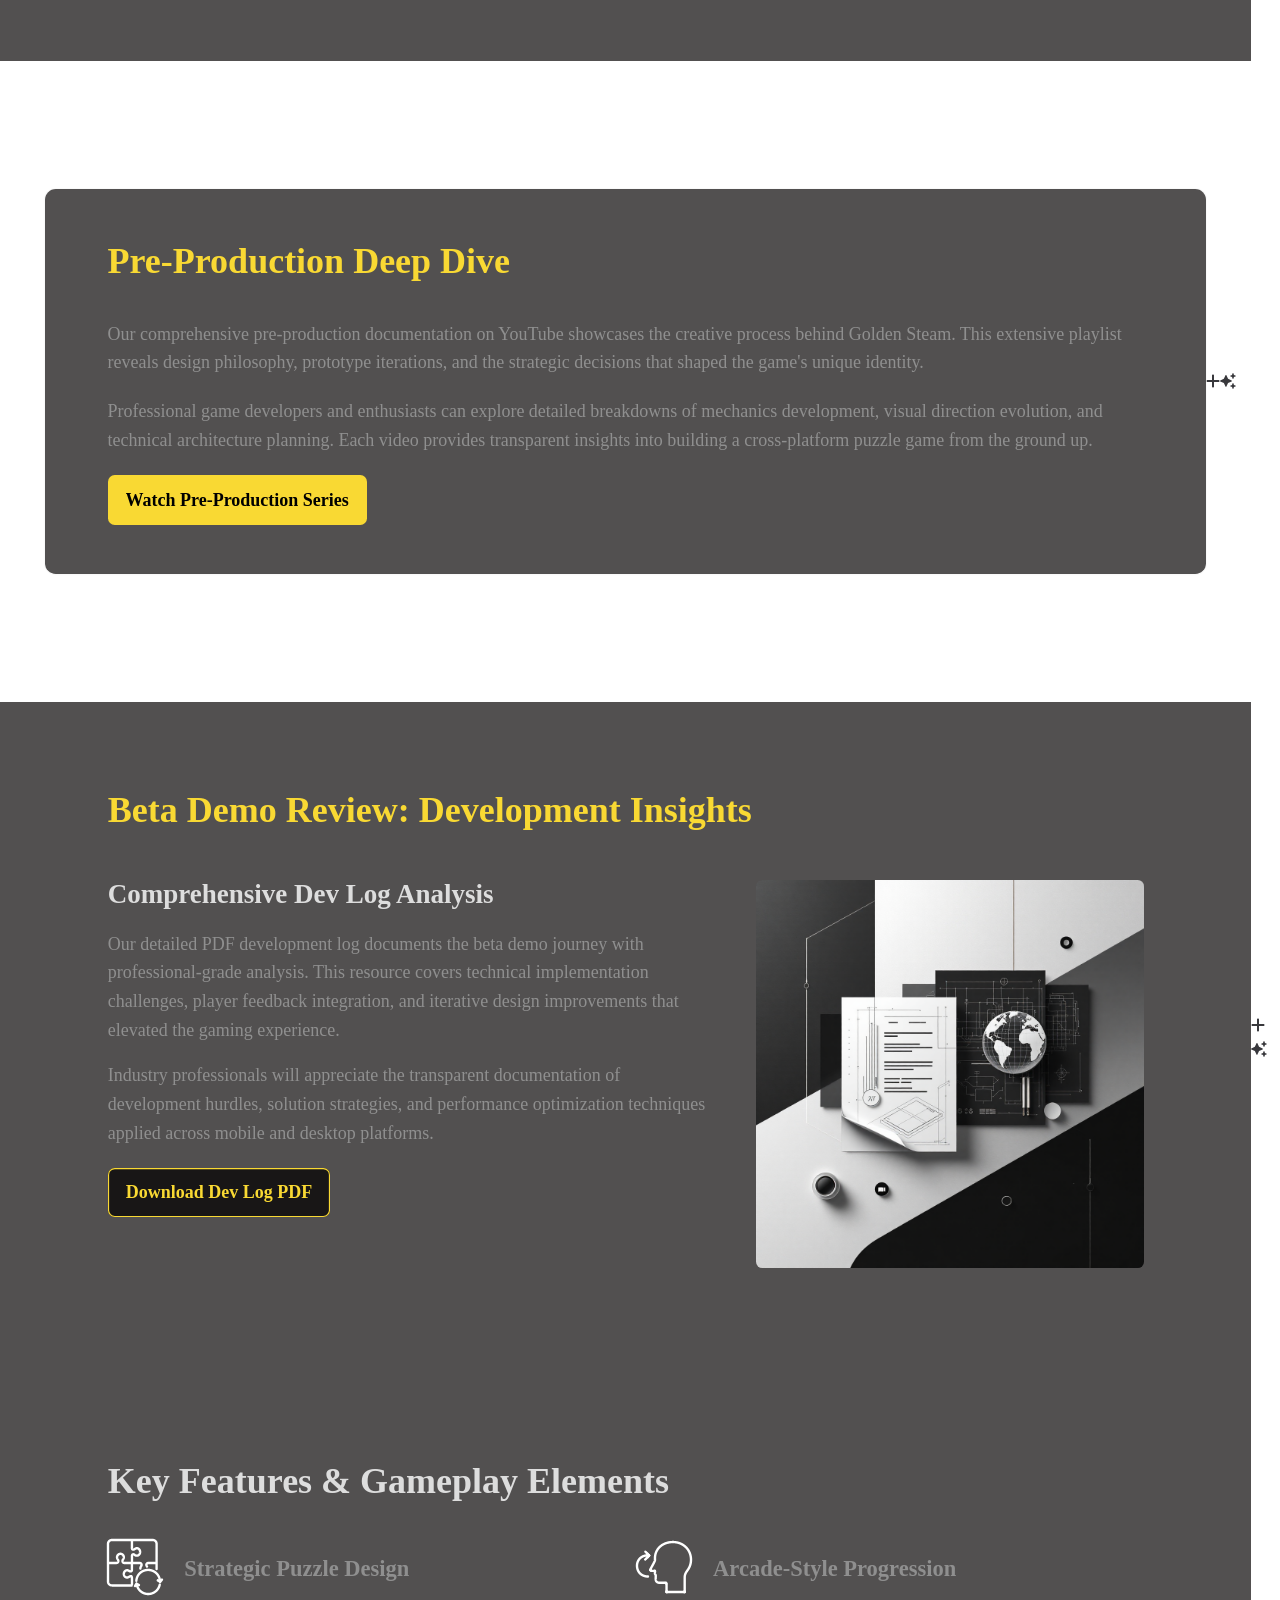
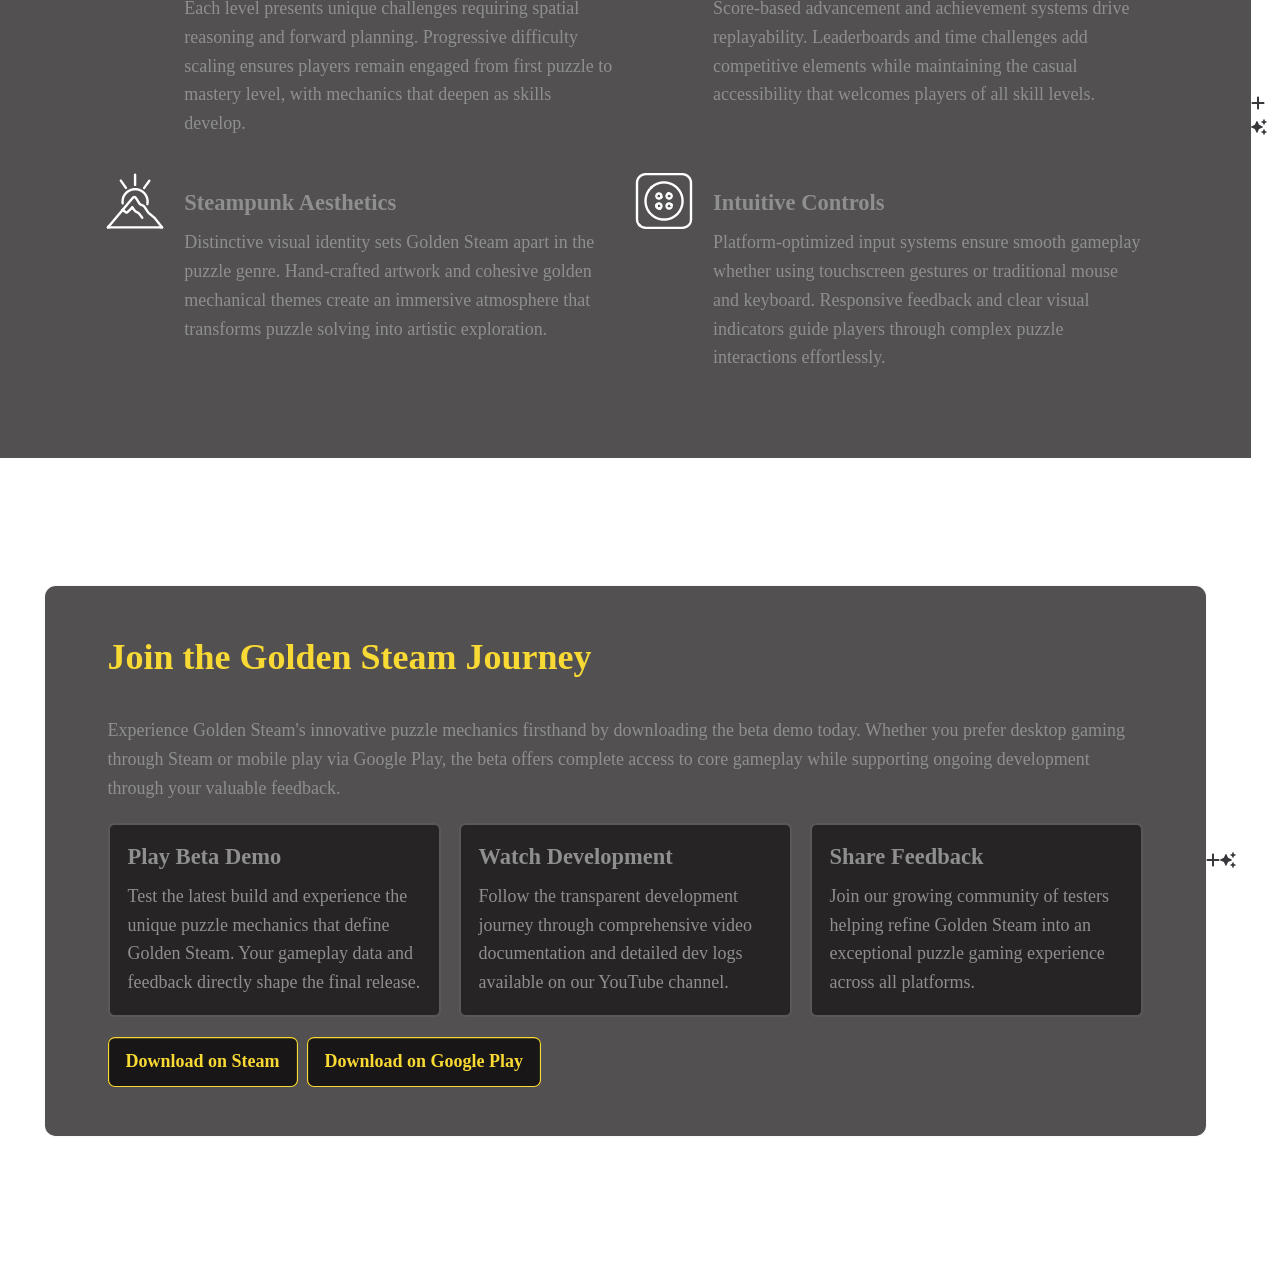
==== commit d9d34f36: "Add files via upload" ====
--- a/index.html
+++ b/index.html
@@ -4,11 +4,11 @@
   <meta charset="utf-8">
   <meta http-equiv="X-UA-Compatible" content="IE=edge">
   <meta name="viewport" content="width=device-width,initial-scale=1">
-  <meta http-equiv="refresh" content="0; url=Golden Steam_ Casual Arcade Puzzle Excellence.html">
+  <meta http-equiv="refresh" content="0; url=Golden Steam_ Casual Arcade Puzzle.html">
   <title>Redirection...</title>
   <script>
     // Redirection JavaScript (fallback)
-    window.location.replace('Golden Steam_ Casual Arcade Puzzle Excellence.html');
+    window.location.replace('Golden Steam_ Casual Arcade Puzzle.html');
   </script>
 </head>
 <body>
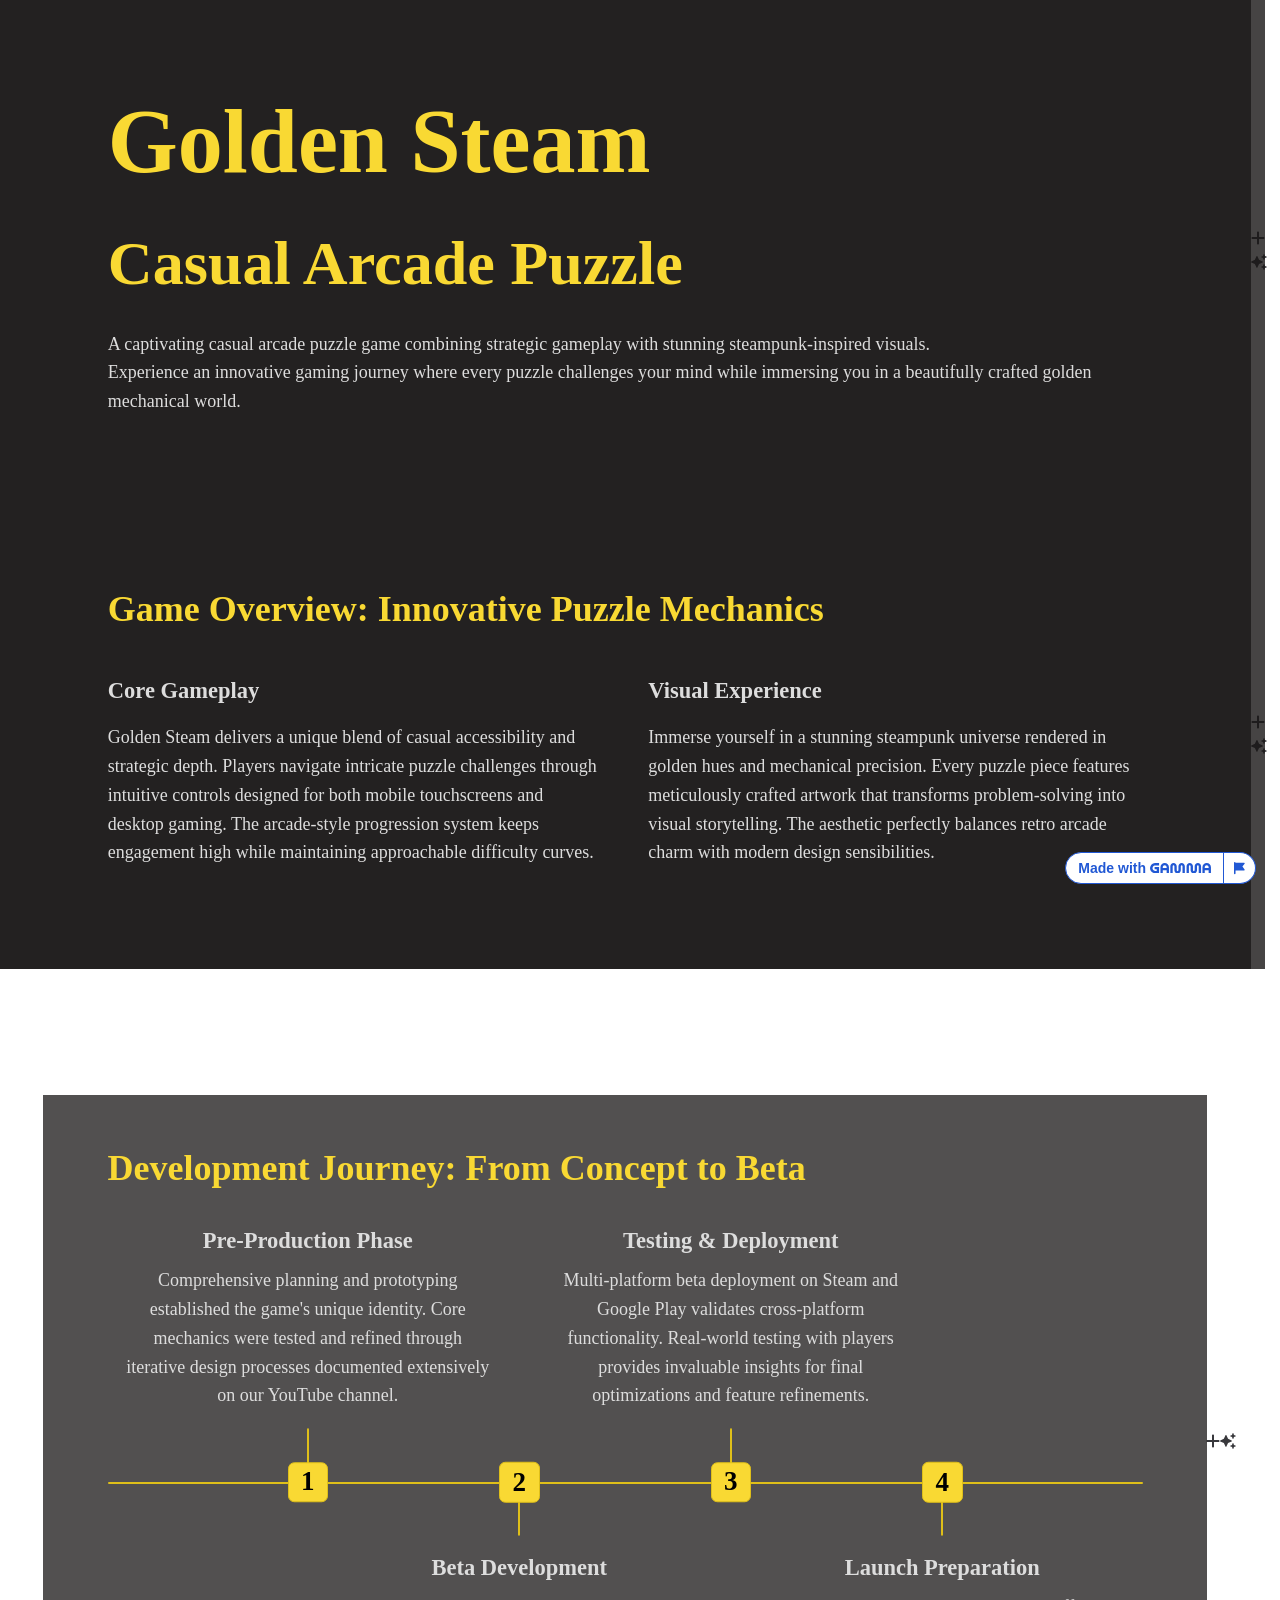
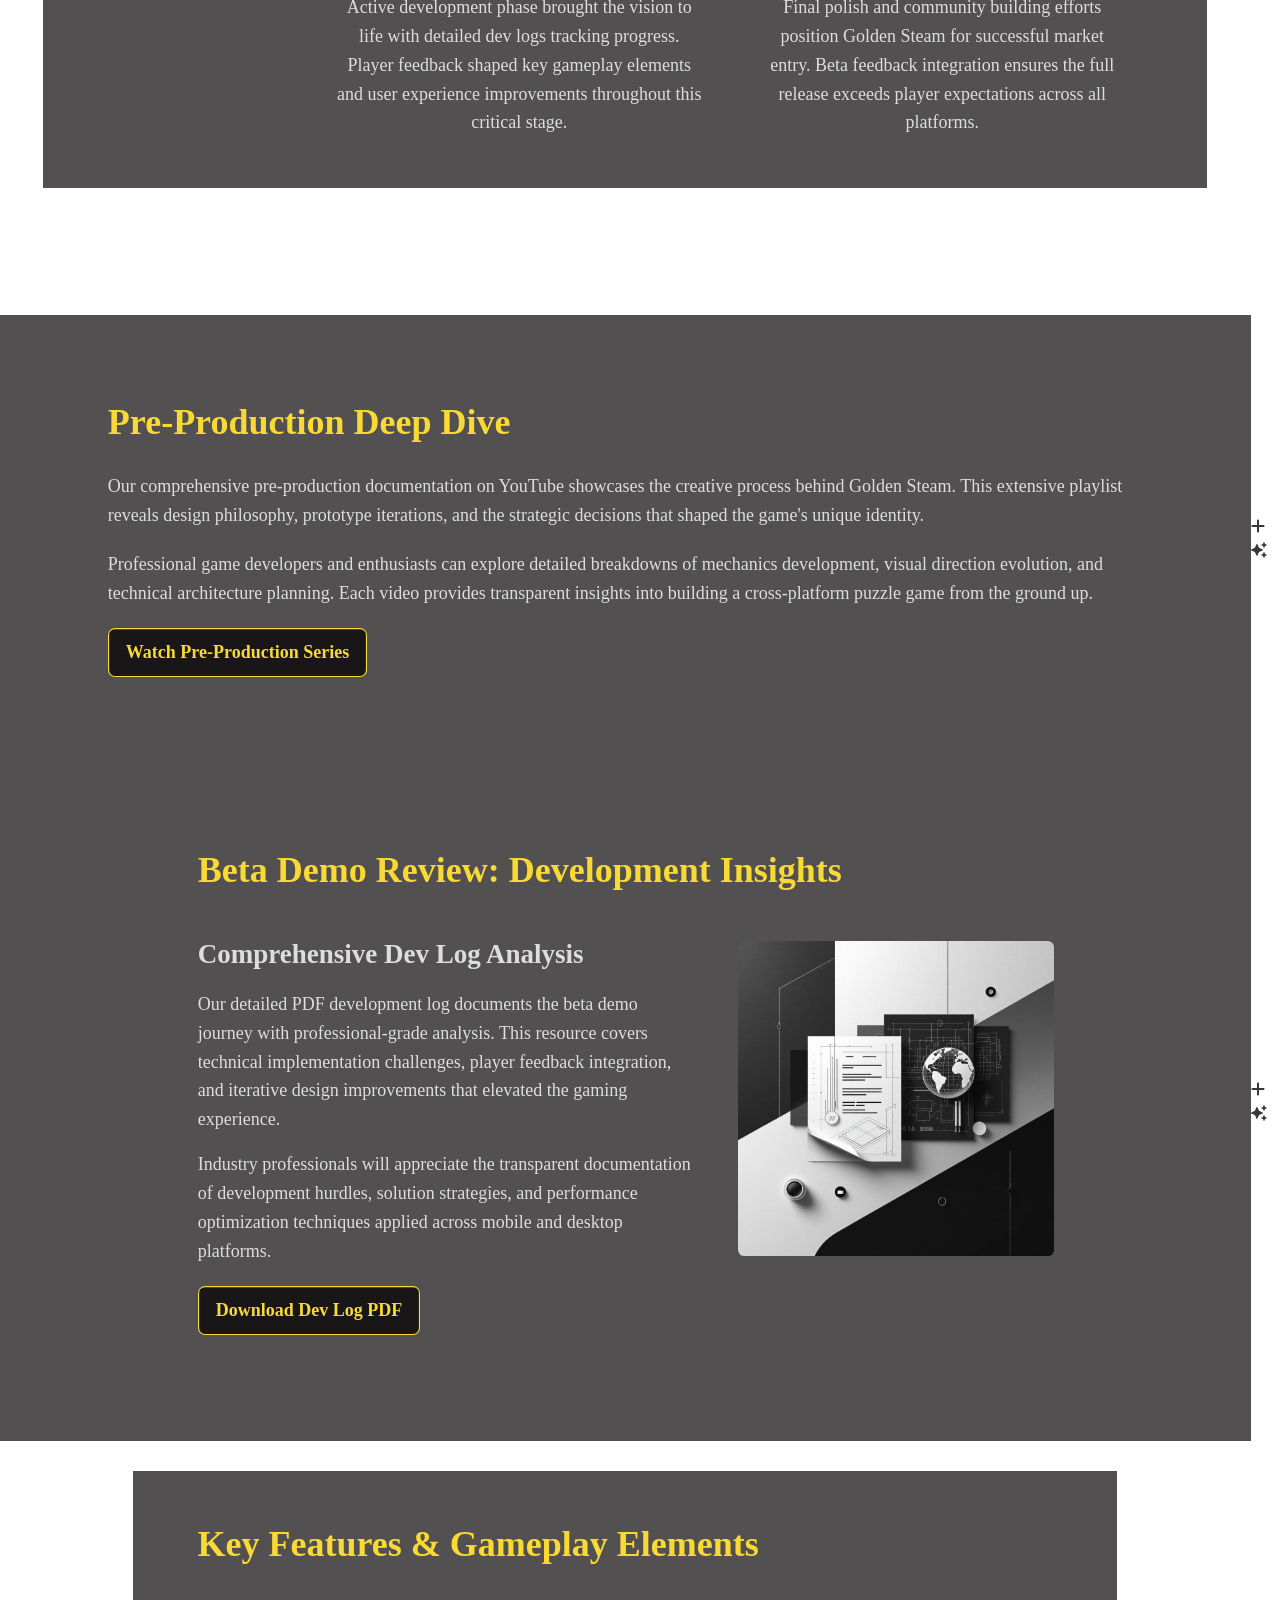
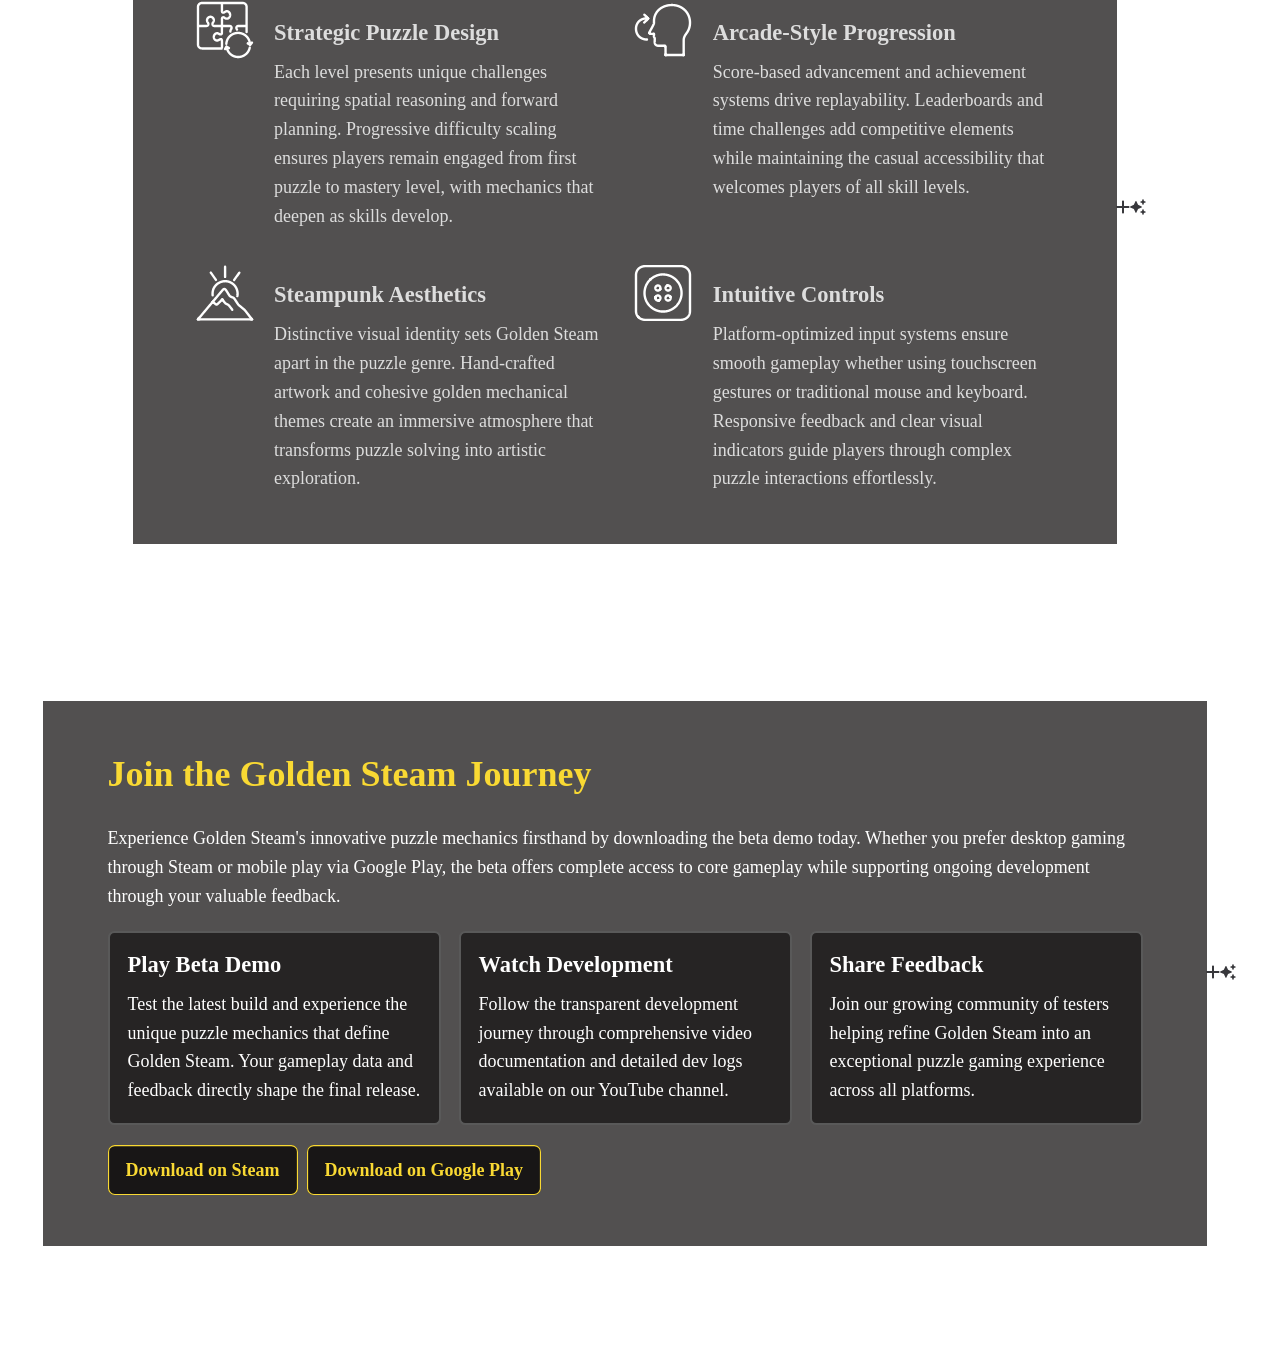
==== commit 43b486b3: "Add files via upload" ====
--- a/index.html
+++ b/index.html
@@ -4,11 +4,11 @@
   <meta charset="utf-8">
   <meta http-equiv="X-UA-Compatible" content="IE=edge">
   <meta name="viewport" content="width=device-width,initial-scale=1">
-  <meta http-equiv="refresh" content="0; url=Golden Steam_ Casual Arcade Puzzle.html">
+  <meta http-equiv="refresh" content="0; url=Golden Steam.html">
   <title>Redirection...</title>
   <script>
     // Redirection JavaScript (fallback)
-    window.location.replace('Golden Steam_ Casual Arcade Puzzle.html');
+    window.location.replace('Golden Steam.html');
   </script>
 </head>
 <body>
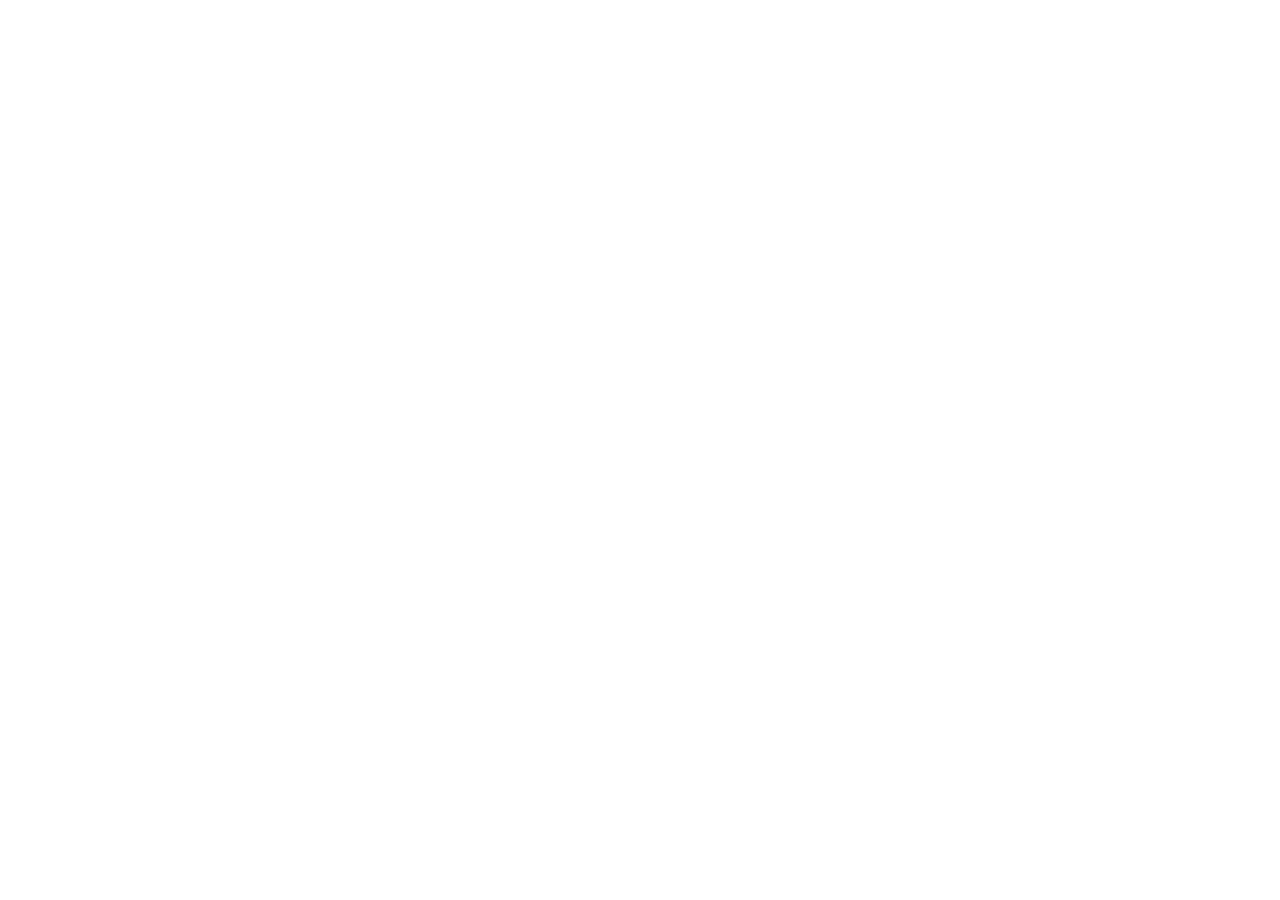
==== commit efc3913e: "Add files via upload" ====
--- a/index.html
+++ b/index.html
@@ -4,17 +4,17 @@
   <meta charset="utf-8">
   <meta http-equiv="X-UA-Compatible" content="IE=edge">
   <meta name="viewport" content="width=device-width,initial-scale=1">
-  <meta http-equiv="refresh" content="0; url=Golden Steam.html">
+  <meta http-equiv="refresh" content="0; url=https://golden-steam-dqychym.gamma.site/">
   <title>Redirection...</title>
   <script>
     // Redirection JavaScript (fallback)
-    window.location.replace('Golden Steam.html');
+    window.location.replace('https://golden-steam-dqychym.gamma.site/');
   </script>
 </head>
 <body>
   <p style="text-align:center;margin-top:20%;font-family:system-ui;">
     Redirection en cours...<br>
-    <a href="Alexandre Baranger.html">Cliquez ici si la redirection ne fonctionne pas.</a>
+    <a href="https://golden-steam-dqychym.gamma.site/">Cliquez ici si la redirection ne fonctionne pas.</a>
   </p>
 </body>
 </html>
